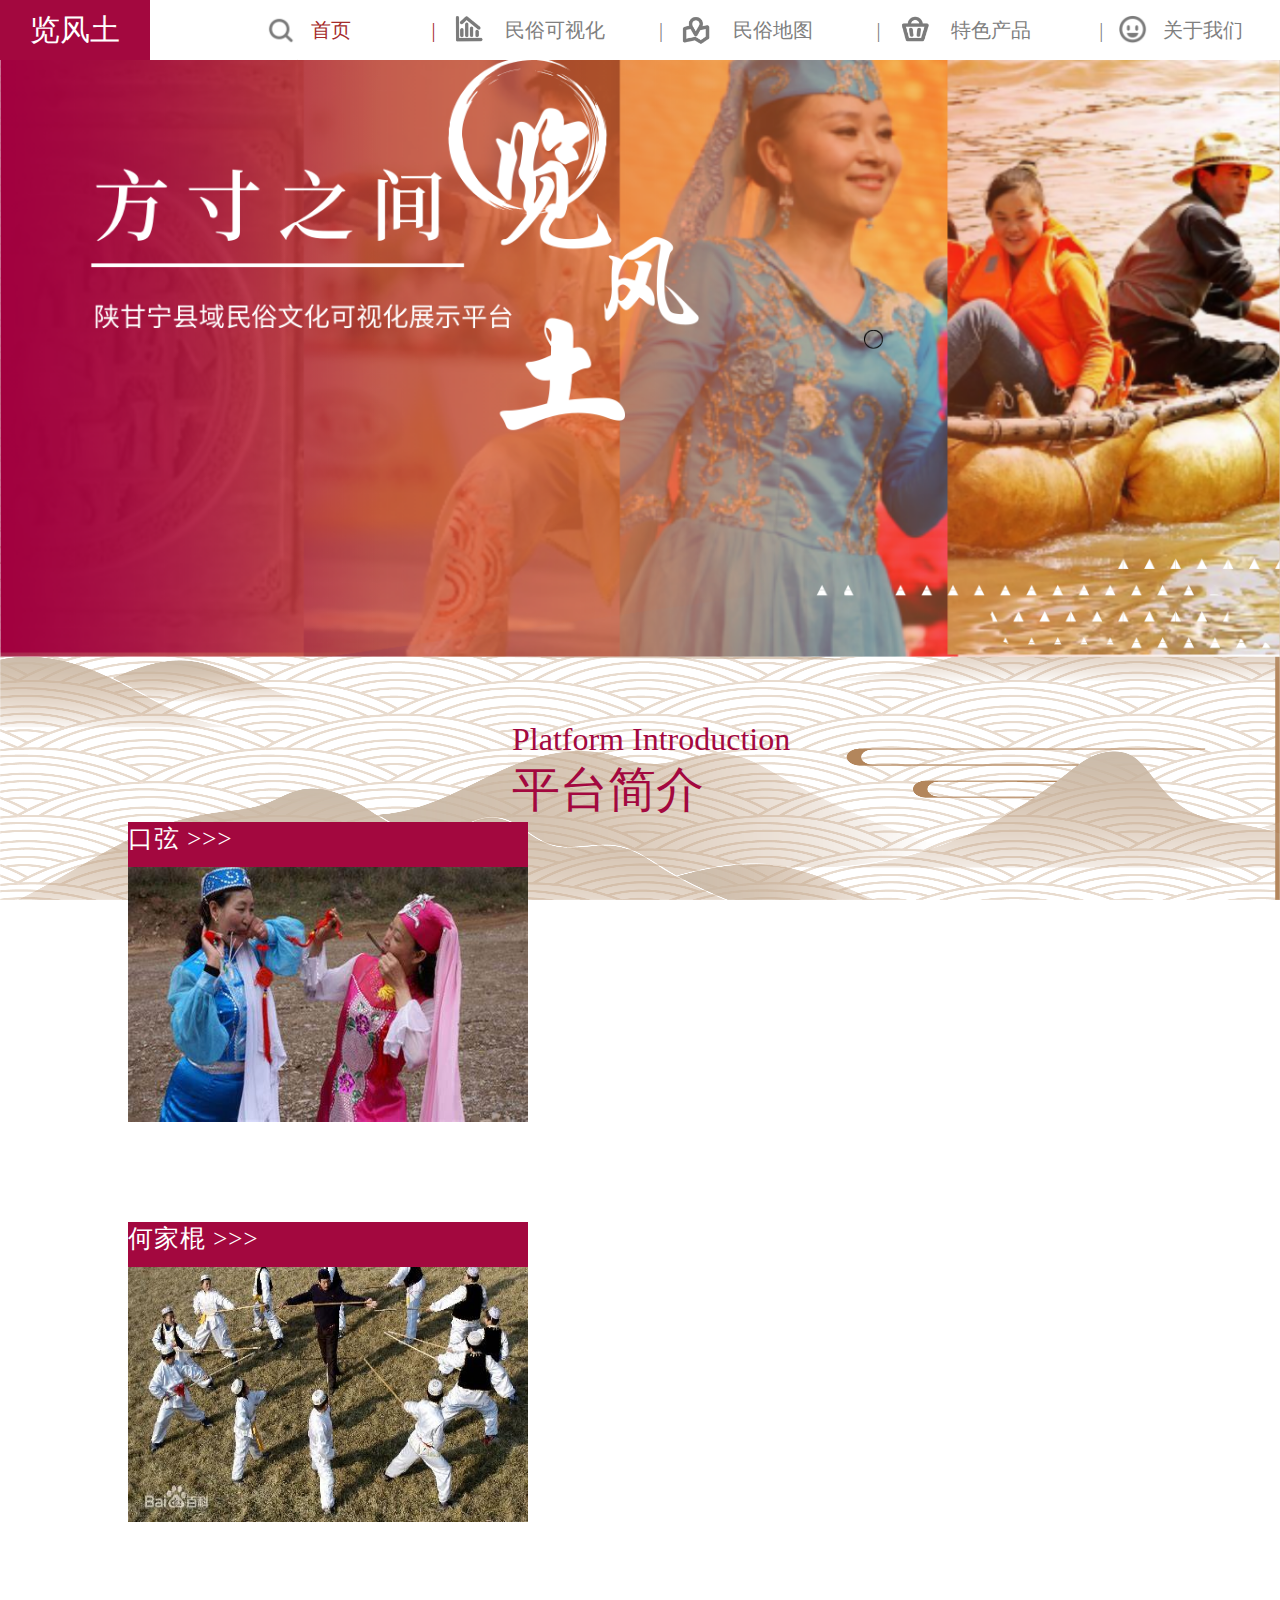
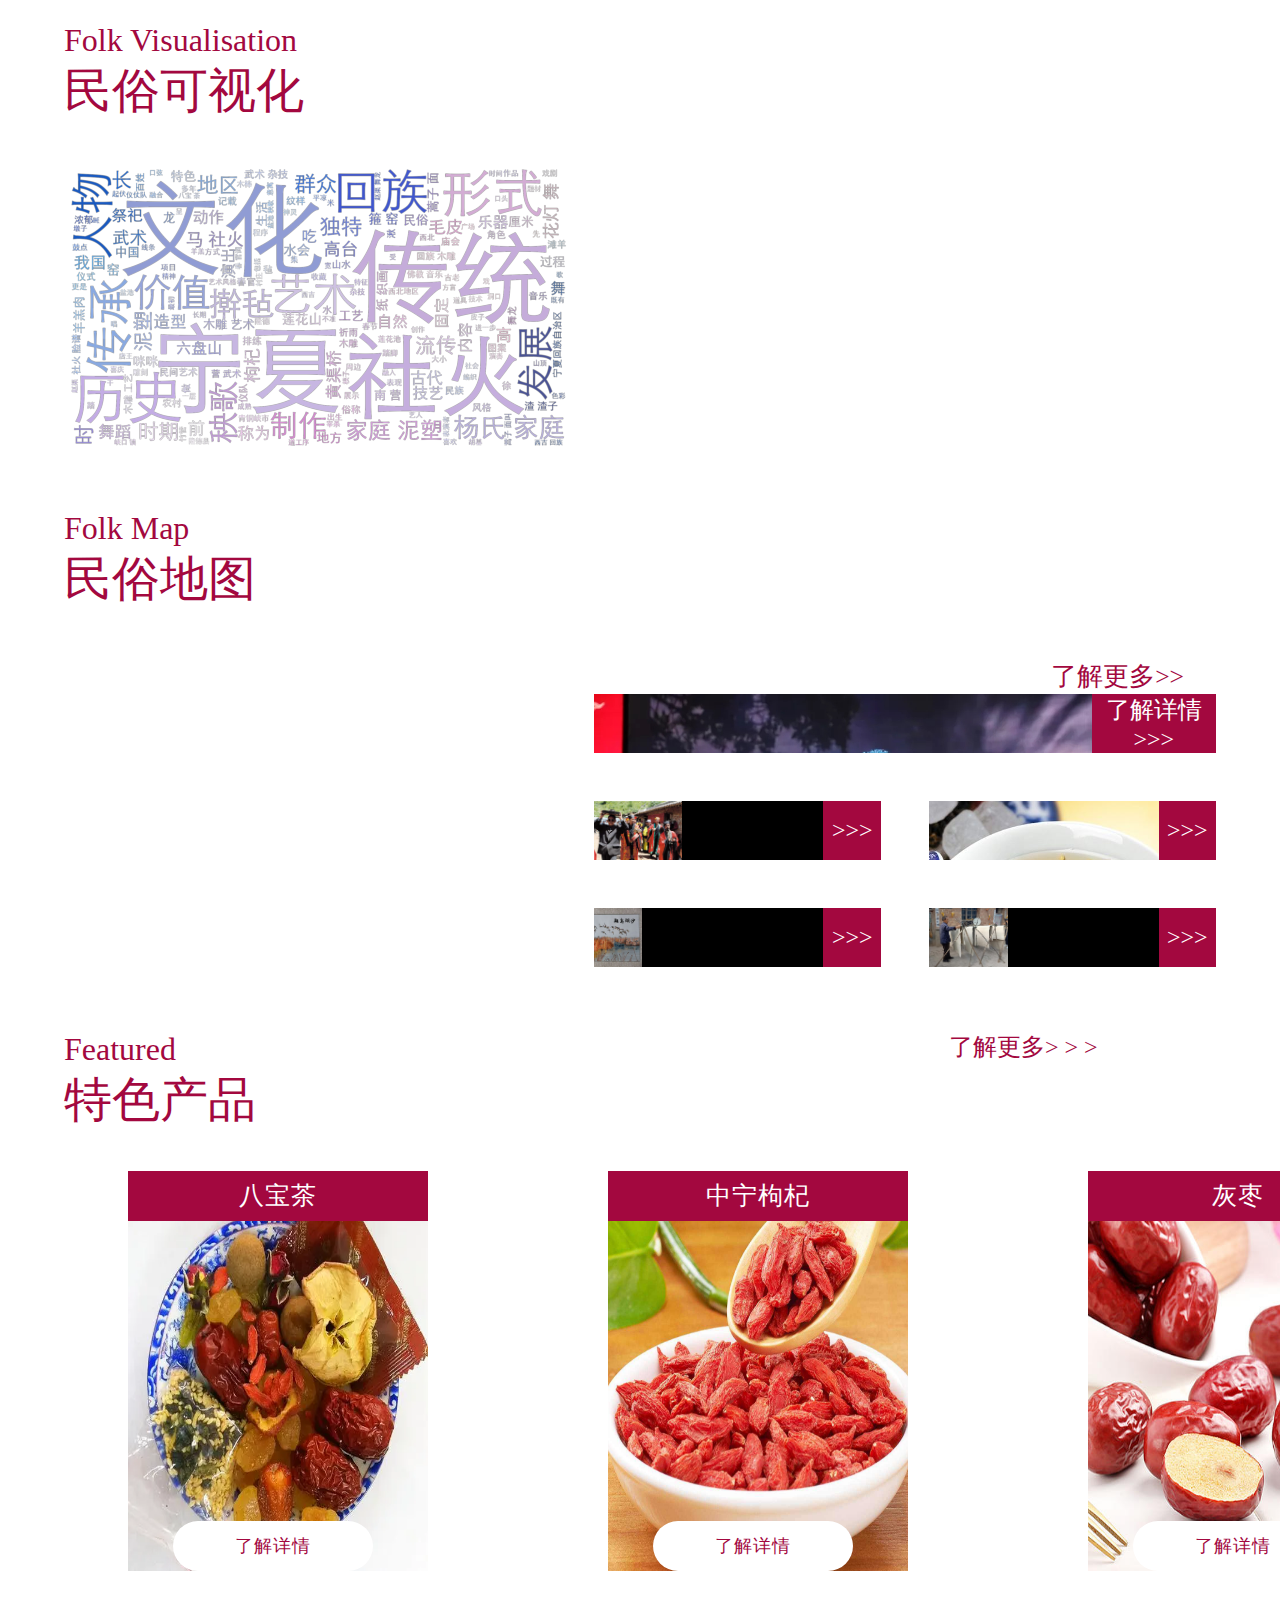
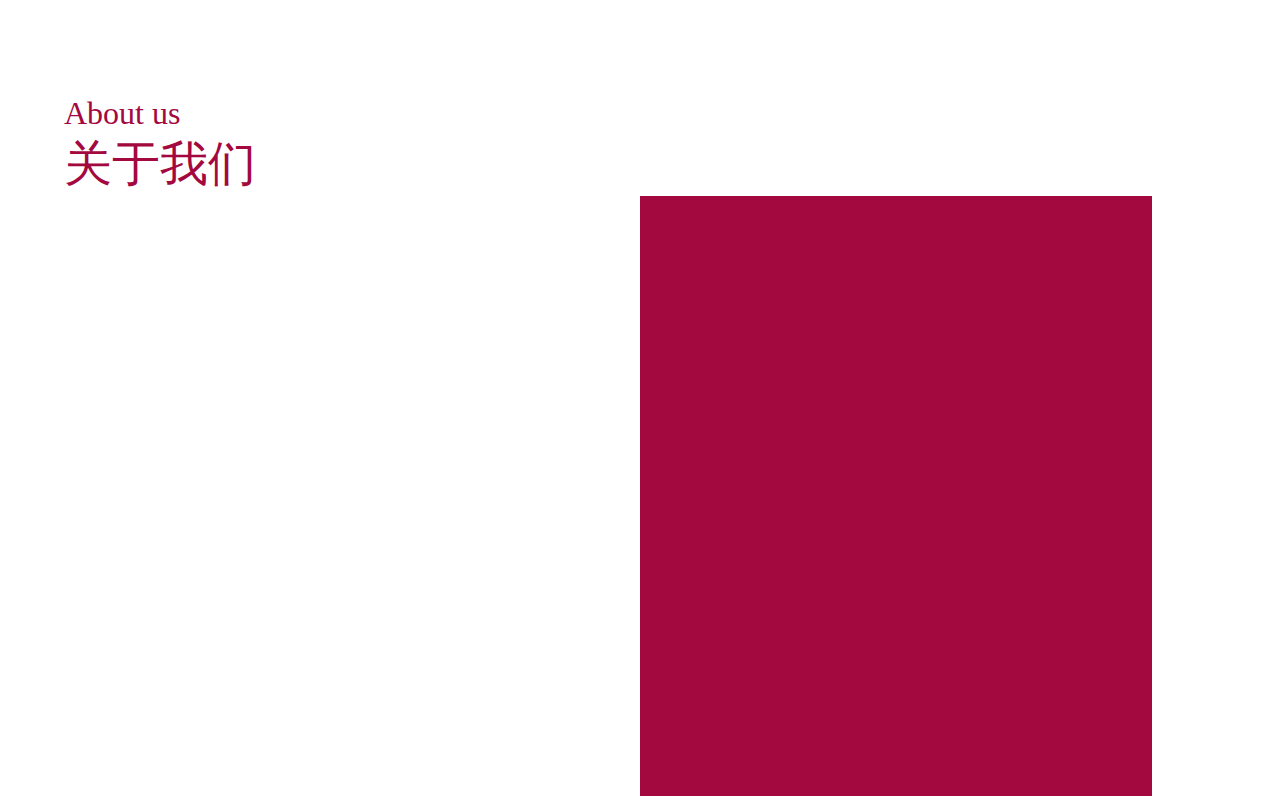
==== index.html @ 9c62f048 "Add files via upload" ====
<!DOCTYPE html>
<html lang="en">
<head>
    <meta charset="UTF-8">
    <meta name="viewport" content="width=device-width, initial-scale=1.0">
    <title>方寸之间览风土</title>
    <link rel="stylesheet" href="./map.css">
    <style type="text/css">
        *{
            margin:0;
            padding: 0;
        }
        .header{
            z-index: 9999;
            height: 60px;
            width: 100vw;
            position: fixed;
            align-items: center;
            display: flex;
            flex-direction: row;
            background-color: white;
            justify-content: center;
        }
        .menu{
            display: flex;
            width: 17%;
            justify-content: center;
            height: 60px;
            margin: 0;
            text-align: center;
            align-items: center;
        }

        .headtext{
            font-size: 20px;
            color: grey;
        }
        .headtext:hover{
            cursor: pointer;
            font-size: 22px;
        }
        .name{
            height: 60px;
            width: 150px;
            display: flex;
            margin-left: 0;
            justify-content: center;
            text-align:center;
            align-items: center;
            color: white;
            background-color:#a3083f
        }
        .text1{
            width: 25%;
            font-size: 2rem;
            color: #a3083f;
            margin-left: 40%;
            margin-top: 60px;
        }
        .text2{
            font-size: 2rem;
            color: #a3083f;
            margin-top: 5%;
            margin-left: 4rem;
            display: flex;
        }
        .pictures{
            width: 400px;
            height: 300px;
            margin-left: 10%;
            margin-bottom: 100px;
            position: relative;
            overflow: hidden;
        }
        .pictures_img{
            width: 400px;
            height: 300px;
            position: absolute;
            transition: all .5s;
        }
        .pictures:hover .pictures_img{
            transform: scale(1.05);
            transition: all .5s;
        }
        .inside{
            width: 400px;
            height: 300px;
            overflow: hidden;
            position: absolute;
            background-color: rgb(85,85,85,0);
            transition: all 0.5s;
            letter-spacing: 1px;
        }
        .inside:hover{
            transition: all 0.5s;   
        }
        .inside span{
            color: white;
            font-size: 25px;
            height: 45px;
            display: block;
        }
        .word{
            background-color: #a3083f;
            position: relative;
            margin-bottom: 300px;
            overflow: hidden;
            transition: all 0.5s;
        }
        .pictures:hover .word{
            margin-bottom: 200px;
            transition: all 0.5s;
        }
        .visualisation{
            display: flex;
        }
        .productioncard{
            margin-left: 10%;
            margin-top: 3%;
            display: flex;
            gap:30rem
        }
        .inside2{
            width: 300px;
            height: 400px;
            align-items: center;
            text-align: center;
            overflow: hidden;
            position: absolute;
            background-color: rgb(85,85,85,0);
            transition: all 0.5s;
            letter-spacing: 1px;
        }
        .inside2 span{
            display: flex;
            color: white;
            justify-content: center;
            text-align: center;
            align-items: center;
            font-size: 25px;

            background-color: #a3083f;
            width: 300px;
            height: 50px;
        }
        .word{
            background-color: #a3083f;
            position: relative;
            margin-bottom: 300px;
            overflow: hidden;
            transition: all 0.5s;
        }
        .production{
            height: 600px;
        }
        .production_img{
            width: 300px;
            height: 400px;
            position: absolute;
            transition: all .5s;
        }
        .word2{
            display: flex;
            font-size: 1.1rem;
            margin-left: 45px;
            width: 200px;
            height: 50px;
            text-align: center;
            align-items: center;
            justify-content: center;
            background-color: white;
            color: #a3083f;
            border-radius: 50px;
            transition: all.3s;
        }
        .word2:hover{
            font-size: 1.3rem;
        }
        .abouttext{
            width: 40%;
            height:600px;
            margin-right: 10%;
            margin-left: auto;
            background-color: #a3083f;
        }
    </style>
</head>
<body background="./图片/背景图.png"
    style="background-repeat: no-repeat;
    background-attachment: fixed;
    background-size: 100% 100%;">
    <div class="header">
        <div style="width: 15%;text-align: start;">
            <div class="name" style="font-family: '华文行楷';font-size: 30px;">览风土</div>
        </div>
        
        <div class="menu">
            <img src="./导航栏icon图标/主页.ico" style="height: 60px; width: auto;">
            <span class="headtext" style="color: brown;">首页</span>
        </div>
        <div class="menu">
            <span style="font-size: 20px;color: brown;">|</span>
            <img src="./导航栏icon图标/可视化.ico" style="height: 70px; width: auto;">
            <span class="headtext">民俗可视化</span>
        </div>
        <div class="menu">
            <span style="font-size: 20px;color: grey;">|</span>
            <img src="./导航栏icon图标/地图.ico" style="height: 70px; width: auto;">
            <span class="headtext">民俗地图</span>
        </div>
        <div class="menu">
            <span style="font-size: 20px;color: grey;">|</span>
            <img src="./导航栏icon图标/产品.ico" style="height: 70px; width: auto;">
            <span class="headtext">特色产品</span>
        </div>
        <div class="menu">
            <span style="font-size: 20px;color: grey;">|</span>
            <img src="./导航栏icon图标/关于我们.ico" style="height: 60px; width: auto;">
            <span class="headtext">关于我们</span>
        </div>   
    </div>

    <div class="homepage">
        <img src="./首页.png" style="width: 100%;">
    </div>

    <div class="introduction">
        <div class="text1">
            <p>Platform Introduction</p>
            <p style="font-size: 3rem;">平台简介</p>
        </div>
        <div class="pictures">
            <img src="./图片/口弦.png" alt="" class="pictures_img">
            <div class="inside">
                <span class="word">口弦  >>>  </span>
            </div>
        </div>
        <div class="pictures">
            <img src="./图片/何家棍.png" alt="" class="pictures_img">
            <div class="inside">
                <span class="word">何家棍  >>>  </span>
            </div>
        </div>
    </div>
    <div class="visible">
        <div class="text2">
            <p>Folk Visualisation</p>
            
        </div>
        <p style="font-size: 3rem;color: #a3083f;margin-left: 4rem;">民俗可视化</p>
        <div class="visualisation">
            <div style="width: 40%;margin-left: 5%;margin-top: 3%;">
                <img src="./图片/可视化1.png">
            </div>
            <div style="width: 40%;margin-left: 5%;">
                <div class="flourish-embed flourish-parliament" data-src="visualisation/15847857"><script src="https://public.flourish.studio/resources/embed.js"></script></div>
            </div>
        </div>
        <div style="width: 100%;">
            <div class="flourish-embed flourish-hierarchy" data-src="visualisation/15847975"><script src="https://public.flourish.studio/resources/embed.js"></script></div>
        </div>
    </div>

    <section id="map-section">
        <header>
            <div>Folk Map</div>
            <div>民俗地图</div>
        </header>
        <main>
            <!-- <img src="./assets/1.png" alt=""> -->
            <div class="flourish-embed flourish-map" data-src="visualisation/15828089">
                <script src="https://public.flourish.studio/resources/embed.js"></script>
            </div>
            <div>
                <div>
                    <span>了解更多>></span>
                </div>
                <div>
                    <div class="card">
                        <div class="side">
                            <span>了解详情</span>
                            <span>>>><span>
                        </div>
                        <img src="./图片/宁夏小曲.jpg" style="position: absolute;top: -20%;left: 0;width: 100%;">
                    </div>
                    <div class="card">
                        <div class="side">
                            <span>>>><span>
                        </div>
                        <img src="./图片/莲花池祭祀.jpeg" style="position: absolute;top: 0;left: 0;height: 100%;">
                    </div>
                    <div class="card">
                        <div class="side">
                            <span>>>><span>
                        </div>
                        <img src="./图片/八宝茶.jpeg" style="position: absolute;top: -5%;left: -10%;width: 100%;">
                    </div>
                    <div class="card">
                        <div class="side">
                            <span>>>><span>
                        </div>
                        <img src="./图片/石嘴山刺绣.png" style="position: absolute;top: 0;left: -20%;height: 100%;">
                    </div>
                    <div class="card">
                        <div class="side">
                            <span>>>><span>
                        </div>
                        <img src="./图片/擀毡.png" style="position: absolute;top: 0;left: 0;height: 100%;">
                    </div>
                </div>
            </div>
        </main>
    </section>

    <style>
        * {
            margin: 0;
            padding: 0;
        }
    </style>
    <div class="production">
        <div class="text2">
            <p>Featured</p>
            
            <span style="color: #a3083f;font-size: 1.5rem;margin-left: auto;margin-right: 15%;">了解更多> > ></span>
        </div>
        <p style="font-size: 3rem;color: #a3083f;margin-left: 4rem;">特色产品</p>    
        <div class="productioncard">
            <div>
                <img src="./图片/八宝茶.webp" alt="" class="production_img">
                <div class="inside2">
                    <span class="word">八宝茶</span>
                    <div class="word2">了解详情</div>
                </div>
            </div>
            <div>
                <img src="./图片/枸杞.jpeg" alt="" class="production_img">
                <div class="inside2">
                    <span class="word">中宁枸杞</span>
                    <div class="word2">了解详情</div>
                </div>
            </div>
            <div>
                <img src="./图片/灰枣.jpg" alt="" class="production_img">
                <div class="inside2">
                    <span class="word">灰枣</span>
                    <div class="word2">了解详情</div>
                </div>
            </div>
        </div>
    </div>
    <div class="about">
        <div class="text2">
            <p>About us</p>
        </div>
        <p style="font-size: 3rem;color: #a3083f;margin-left: 4rem;">关于我们</p>
        <div class="abouttext">

        </div>
    </div>  
</body>
</html>
---- map.css ----
#map-section {
    width: 100%;
    margin-top: 3rem;
}

#map-section>header {
    margin-left: 4rem;
}

#map-section>header>:nth-child(1) {
    color: #a3083f;
    font-size: 2rem;
}

#map-section>header>:nth-child(2) {
    color: #a3083f;
    font-size: 3rem;
}



#map-section>main {
    margin-top: 3rem;
    /* margin-left: 4rem; */
    display: flex;
    justify-content: space-between;
}

#map-section>main>img {
    margin-left: 4rem;
}

#map-section>main>div {
    width: 50%;
    position: relative;
    display: flex;
    flex-direction: column;
    justify-content: space-between;
    margin-left: 1rem;
    margin-right: 4rem;
}

#map-section>main>div>:nth-child(1) {
    color: #a3083f;
    font-size: 1.6rem;
    width: 100%;
    display: flex;
    justify-content: end;
}

#map-section>main>div>:nth-child(1)>span {
    margin-right: 2rem;
}

#map-section>main>div>:nth-child(2) {
    display: grid;
    grid-template-columns: 1fr 1fr;
    grid-template-rows: 1fr 1fr 1fr;
    gap: 3rem;
    width: 100%;
    height: 90%;
}

#map-section .card:first-child {
    grid-column-start: 1;
    grid-column-end: 3;
}

#map-section .card {
    background-color: black;
    overflow: hidden;
    position: relative;
}


#map-section>main>:nth-child(1) {
    width: 40%;

}

#map-section .side {
    position: relative;
    width: 20%;
    height: 100%;
    float: right;
    background-color: #a3083f;
    display: flex;
    flex-direction: column;
    align-items: center;
    justify-content: center;
    color: white;
    font-size: 1.5rem;
    z-index: 999 !important;
}
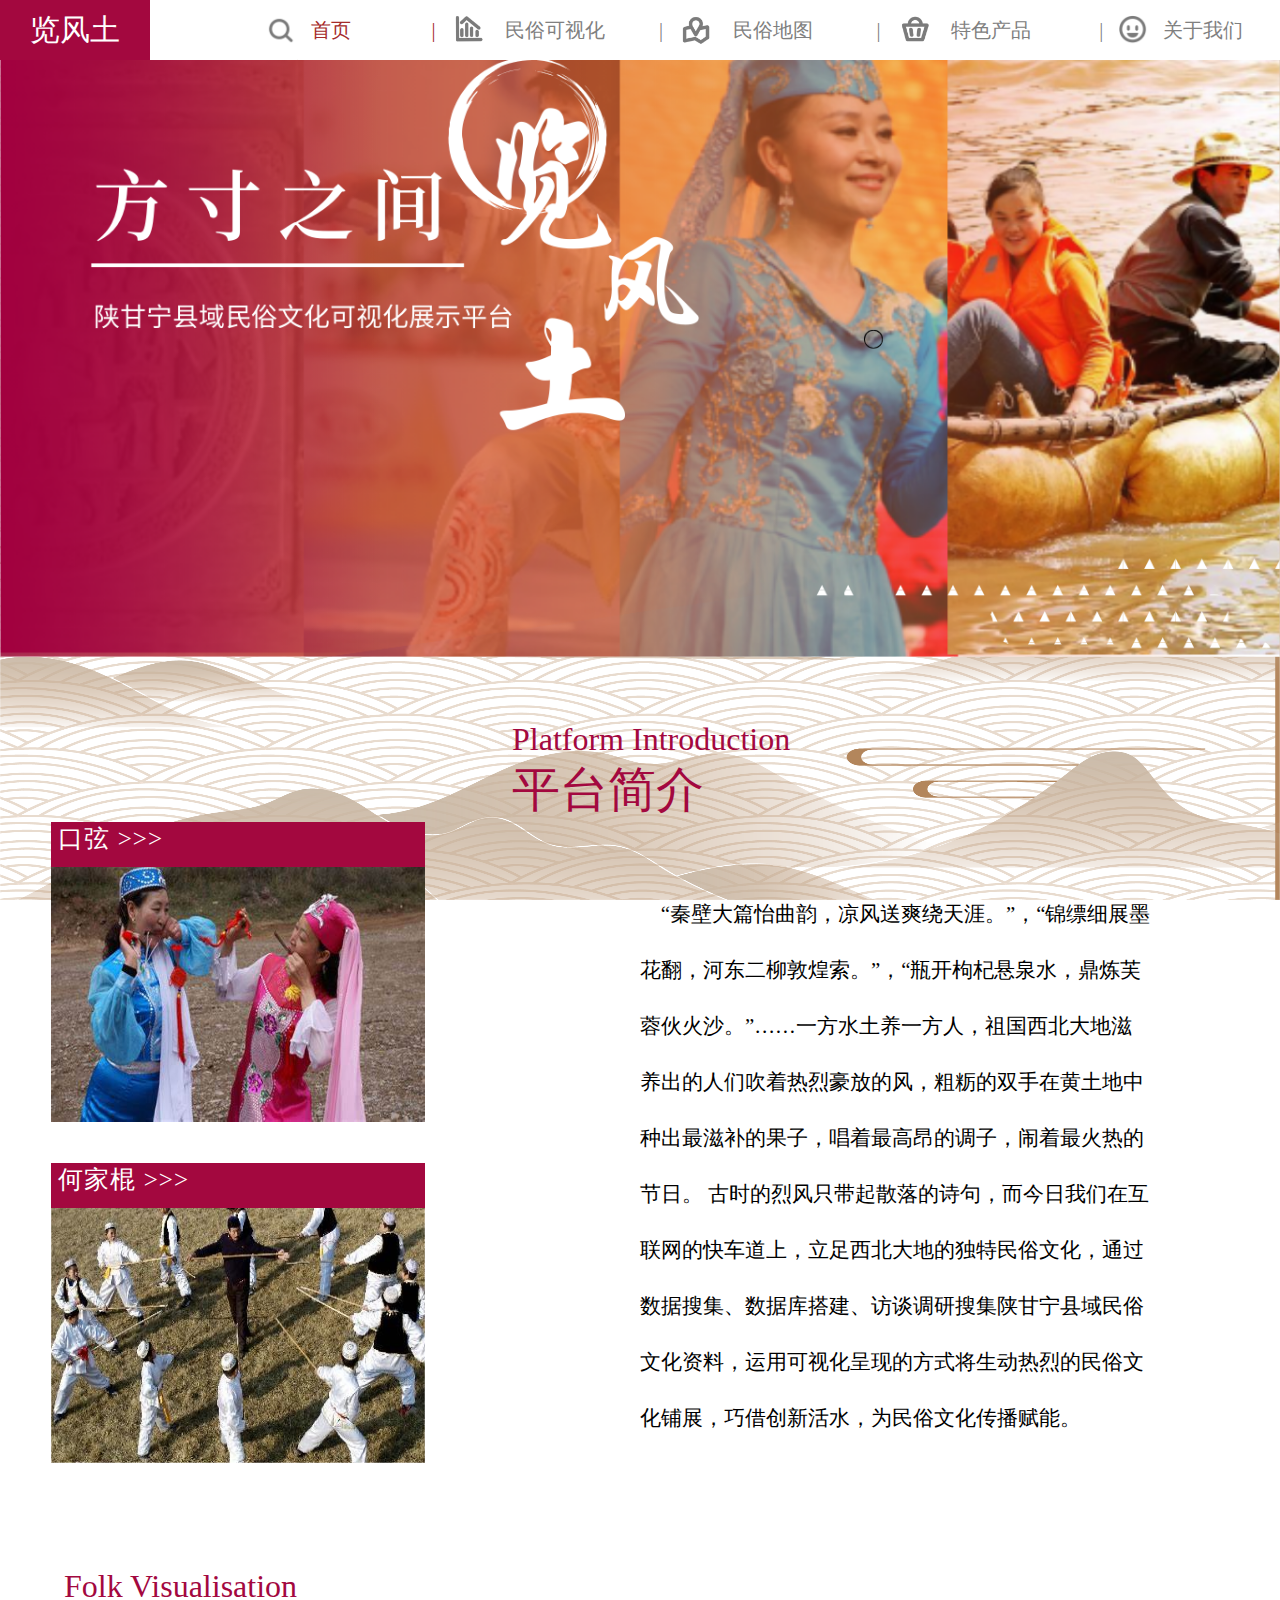
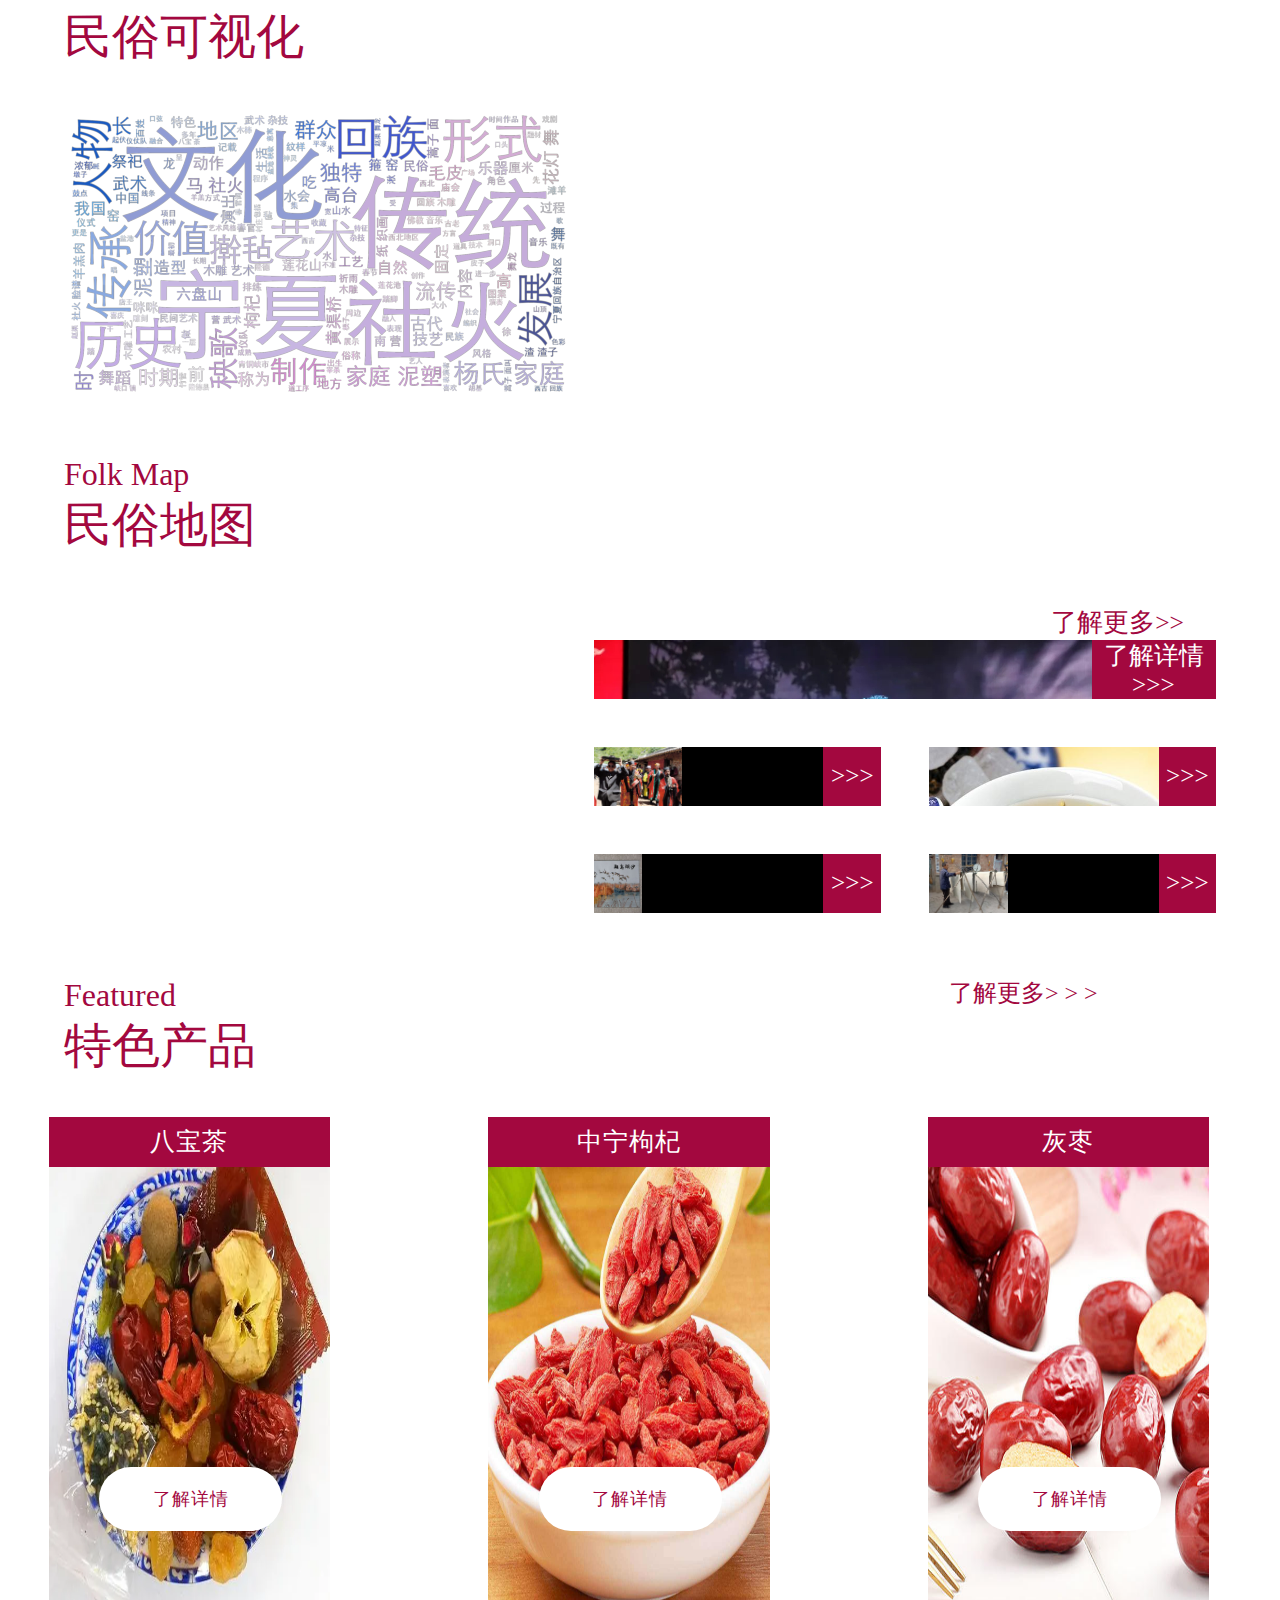
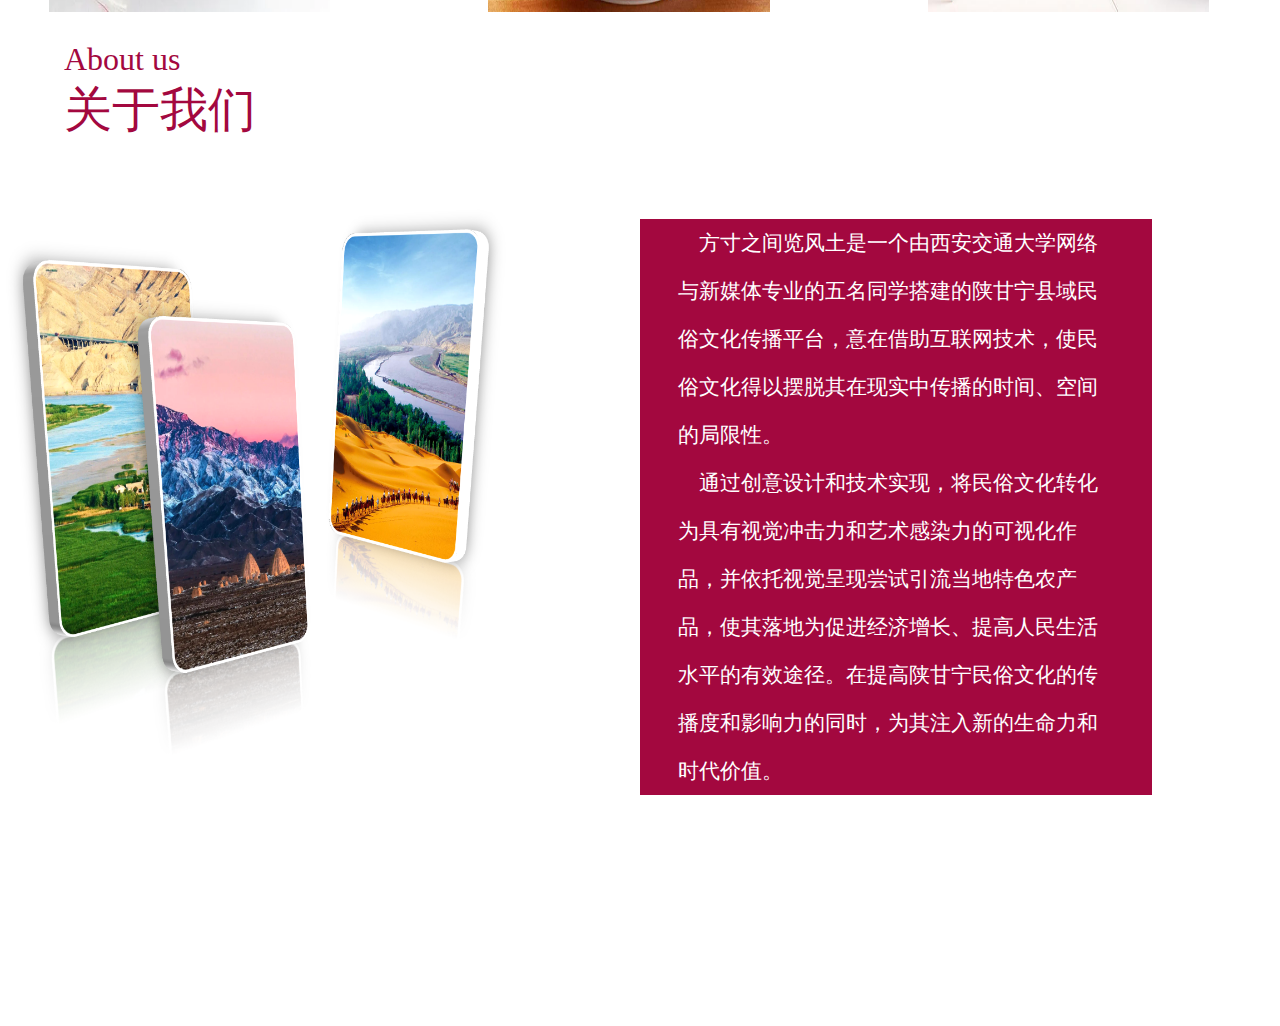
==== commit fcb55ed0: "Add files via upload" ====
--- a/index.html
+++ b/index.html
@@ -9,6 +9,7 @@
         *{
             margin:0;
             padding: 0;
+            scroll-behavior: smooth;
         }
         .header{
             z-index: 9999;
@@ -34,10 +35,12 @@
         .headtext{
             font-size: 20px;
             color: grey;
+            transition: all.3s;
         }
         .headtext:hover{
             cursor: pointer;
             font-size: 22px;
+            transition: all.3s;
         }
         .name{
             height: 60px;
@@ -49,6 +52,11 @@
             align-items: center;
             color: white;
             background-color:#a3083f
+        }
+        .introduction{
+            display: flex;
+            flex-wrap: wrap;
+            height: auto;
         }
         .text1{
             width: 25%;
@@ -57,6 +65,15 @@
             margin-left: 40%;
             margin-top: 60px;
         }
+        .text1-1{
+            width:40%;
+            font-size: 1.3rem;
+            line-height: 3.5rem;
+            height: fit-content;
+            margin-top: 5%;
+            margin-left: auto;
+            margin-right: 10%;
+        }
         .text2{
             font-size: 2rem;
             color: #a3083f;
@@ -65,15 +82,15 @@
             display: flex;
         }
         .pictures{
-            width: 400px;
+            width: 73%;
             height: 300px;
             margin-left: 10%;
-            margin-bottom: 100px;
+            margin-bottom: 8%;
             position: relative;
             overflow: hidden;
         }
         .pictures_img{
-            width: 400px;
+            width: 100%;
             height: 300px;
             position: absolute;
             transition: all .5s;
@@ -83,7 +100,7 @@
             transition: all .5s;
         }
         .inside{
-            width: 400px;
+            width: 100%;
             height: 300px;
             overflow: hidden;
             position: absolute;
@@ -107,22 +124,23 @@
             overflow: hidden;
             transition: all 0.5s;
         }
-        .pictures:hover .word{
-            margin-bottom: 200px;
-            transition: all 0.5s;
-        }
+
         .visualisation{
             display: flex;
         }
         .productioncard{
-            margin-left: 10%;
+            margin-left: 3.8%; 
+            width: 100%;
             margin-top: 3%;
             display: flex;
-            gap:30rem
+            gap:3%
+        }
+        .productcard{
+            width: 100%;
         }
         .inside2{
-            width: 300px;
-            height: 400px;
+            width: 22%;
+            height: 55%;
             align-items: center;
             text-align: center;
             overflow: hidden;
@@ -140,7 +158,7 @@
             font-size: 25px;
 
             background-color: #a3083f;
-            width: 300px;
+            width: 100%;
             height: 50px;
         }
         .word{
@@ -154,17 +172,17 @@
             height: 600px;
         }
         .production_img{
-            width: 300px;
-            height: 400px;
+            width: 22%;
+            height: 55%;
             position: absolute;
             transition: all .5s;
         }
         .word2{
             display: flex;
             font-size: 1.1rem;
-            margin-left: 45px;
-            width: 200px;
-            height: 50px;
+            margin-left: 18%;
+            width: 65%;
+            height: 13%;
             text-align: center;
             align-items: center;
             justify-content: center;
@@ -177,12 +195,20 @@
             font-size: 1.3rem;
         }
         .abouttext{
+            margin-top: 6%;
             width: 40%;
-            height:600px;
+            height:fit-content;
             margin-right: 10%;
             margin-left: auto;
             background-color: #a3083f;
-        }
+            color: white;
+            font-size: 1.3rem;
+            line-height: 3rem;
+        }
+        .aboutimg{
+            display: flex;
+        }
+
     </style>
 </head>
 <body background="./图片/背景图.png"
@@ -195,7 +221,7 @@
         </div>
         
         <div class="menu">
-            <img src="./导航栏icon图标/主页.ico" style="height: 60px; width: auto;">
+            <img src="./导航栏icon图标/主页.ico" style="height: 60px; width: auto;" class="top1">
             <span class="headtext" style="color: brown;">首页</span>
         </div>
         <div class="menu">
@@ -219,7 +245,12 @@
             <span class="headtext">关于我们</span>
         </div>   
     </div>
-
+    <script>
+        var long=innerHeight
+        top1.onclick=function(){
+            window.scrollTo(0,0)
+        }
+    </script>
     <div class="homepage">
         <img src="./首页.png" style="width: 100%;">
     </div>
@@ -229,23 +260,29 @@
             <p>Platform Introduction</p>
             <p style="font-size: 3rem;">平台简介</p>
         </div>
-        <div class="pictures">
-            <img src="./图片/口弦.png" alt="" class="pictures_img">
-            <div class="inside">
-                <span class="word">口弦  >>>  </span>
-            </div>
-        </div>
-        <div class="pictures">
-            <img src="./图片/何家棍.png" alt="" class="pictures_img">
-            <div class="inside">
-                <span class="word">何家棍  >>>  </span>
-            </div>
+        
+        <div style="width: 40%;display: flex;flex-direction: column;">
+            <div class="pictures">
+                <img src="./图片/口弦.png" alt="" class="pictures_img">
+                <div class="inside">
+                    <span class="word">&nbsp;口弦  >>>  </span>
+                </div>
+            </div>
+            <div class="pictures">
+                <img src="./图片/何家棍.png" alt="" class="pictures_img">
+                <div class="inside">
+                    <span class="word">&nbsp;何家棍  >>>  </span>
+                </div>
+            </div>
+        </div>
+        
+        <div class="text1-1">&nbsp;&nbsp;&nbsp;&nbsp;“秦壁大篇怡曲韵，凉风送爽绕天涯。”，“锦缥细展墨花翻，河东二柳敦煌索。”，“瓶开枸杞悬泉水，鼎炼芙蓉伙火沙。”……一方水土养一方人，祖国西北大地滋养出的人们吹着热烈豪放的风，粗粝的双手在黄土地中种出最滋补的果子，唱着最高昂的调子，闹着最火热的节日。
+            古时的烈风只带起散落的诗句，而今日我们在互联网的快车道上，立足西北大地的独特民俗文化，通过数据搜集、数据库搭建、访谈调研搜集陕甘宁县域民俗文化资料，运用可视化呈现的方式将生动热烈的民俗文化铺展，巧借创新活水，为民俗文化传播赋能。
         </div>
     </div>
     <div class="visible">
         <div class="text2">
             <p>Folk Visualisation</p>
-            
         </div>
         <p style="font-size: 3rem;color: #a3083f;margin-left: 4rem;">民俗可视化</p>
         <div class="visualisation">
@@ -281,31 +318,31 @@
                             <span>了解详情</span>
                             <span>>>><span>
                         </div>
-                        <img src="./图片/宁夏小曲.jpg" style="position: absolute;top: -20%;left: 0;width: 100%;">
+                        <img src="./图片/宁夏小曲.jpg" style="position: absolute;top: -20%;left: 0;width: 100%;transition: all .5s;" class="cardimg">
                     </div>
                     <div class="card">
                         <div class="side">
                             <span>>>><span>
                         </div>
-                        <img src="./图片/莲花池祭祀.jpeg" style="position: absolute;top: 0;left: 0;height: 100%;">
+                        <img src="./图片/莲花池祭祀.jpeg" style="position: absolute;top: 0;left: 0;height: 100%;transition: all .5s;" class="cardimg">
                     </div>
                     <div class="card">
                         <div class="side">
                             <span>>>><span>
                         </div>
-                        <img src="./图片/八宝茶.jpeg" style="position: absolute;top: -5%;left: -10%;width: 100%;">
+                        <img src="./图片/八宝茶.jpeg" style="position: absolute;top: -5%;left: -10%;width: 100%;transition: all .5s;" class="cardimg">
                     </div>
                     <div class="card">
                         <div class="side">
                             <span>>>><span>
                         </div>
-                        <img src="./图片/石嘴山刺绣.png" style="position: absolute;top: 0;left: -20%;height: 100%;">
+                        <img src="./图片/石嘴山刺绣.png" style="position: absolute;top: 0;left: -20%;height: 100%;transition: all .5s;" class="cardimg">
                     </div>
                     <div class="card">
                         <div class="side">
                             <span>>>><span>
                         </div>
-                        <img src="./图片/擀毡.png" style="position: absolute;top: 0;left: 0;height: 100%;">
+                        <img src="./图片/擀毡.png" style="position: absolute;top: 0;left: 0;height: 100%;transition: all .5s;" class="cardimg">
                     </div>
                 </div>
             </div>
@@ -326,21 +363,21 @@
         </div>
         <p style="font-size: 3rem;color: #a3083f;margin-left: 4rem;">特色产品</p>    
         <div class="productioncard">
-            <div>
+            <div class="productcard">
                 <img src="./图片/八宝茶.webp" alt="" class="production_img">
                 <div class="inside2">
                     <span class="word">八宝茶</span>
                     <div class="word2">了解详情</div>
                 </div>
             </div>
-            <div>
+            <div class="productcard">
                 <img src="./图片/枸杞.jpeg" alt="" class="production_img">
                 <div class="inside2">
                     <span class="word">中宁枸杞</span>
                     <div class="word2">了解详情</div>
                 </div>
             </div>
-            <div>
+            <div class="productcard">
                 <img src="./图片/灰枣.jpg" alt="" class="production_img">
                 <div class="inside2">
                     <span class="word">灰枣</span>
@@ -354,9 +391,16 @@
             <p>About us</p>
         </div>
         <p style="font-size: 3rem;color: #a3083f;margin-left: 4rem;">关于我们</p>
-        <div class="abouttext">
-
-        </div>
+        <div class="aboutimg">
+            <img src="./图片/关于我们.png" style="width: 40%;margin-top: 5%;">
+            <div class="abouttext">
+                <div style="color: white;width: 85%;margin-left: 7.5%;">
+                    &nbsp;&nbsp;&nbsp;&nbsp;方寸之间览风土是一个由西安交通大学网络与新媒体专业的五名同学搭建的陕甘宁县域民俗文化传播平台，意在借助互联网技术，使民俗文化得以摆脱其在现实中传播的时间、空间的局限性。<br>
+                    &nbsp;&nbsp;&nbsp;&nbsp;通过创意设计和技术实现，将民俗文化转化为具有视觉冲击力和艺术感染力的可视化作品，并依托视觉呈现尝试引流当地特色农产品，使其落地为促进经济增长、提高人民生活水平的有效途径。在提高陕甘宁民俗文化的传播度和影响力的同时，为其注入新的生命力和时代价值。
+                </div>
+            </div>
+        </div>
+        
     </div>  
 </body>
 </html>--- a/map.css
+++ b/map.css
@@ -48,6 +48,10 @@
     justify-content: end;
 }
 
+#map-section>main>div>:nth-child(1):hover{
+    cursor: pointer;
+}
+
 #map-section>main>div>:nth-child(1)>span {
     margin-right: 2rem;
 }
@@ -91,4 +95,15 @@
     color: white;
     font-size: 1.5rem;
     z-index: 999 !important;
+}
+
+#map-section .card:hover .cardimg{
+    transform: scale(1.05);
+    transition: all .5s;
+}
+
+#map-section .card .side >span{
+    cursor: pointer;
+    transform: scale(1.05);
+    transition: all .5s;
 }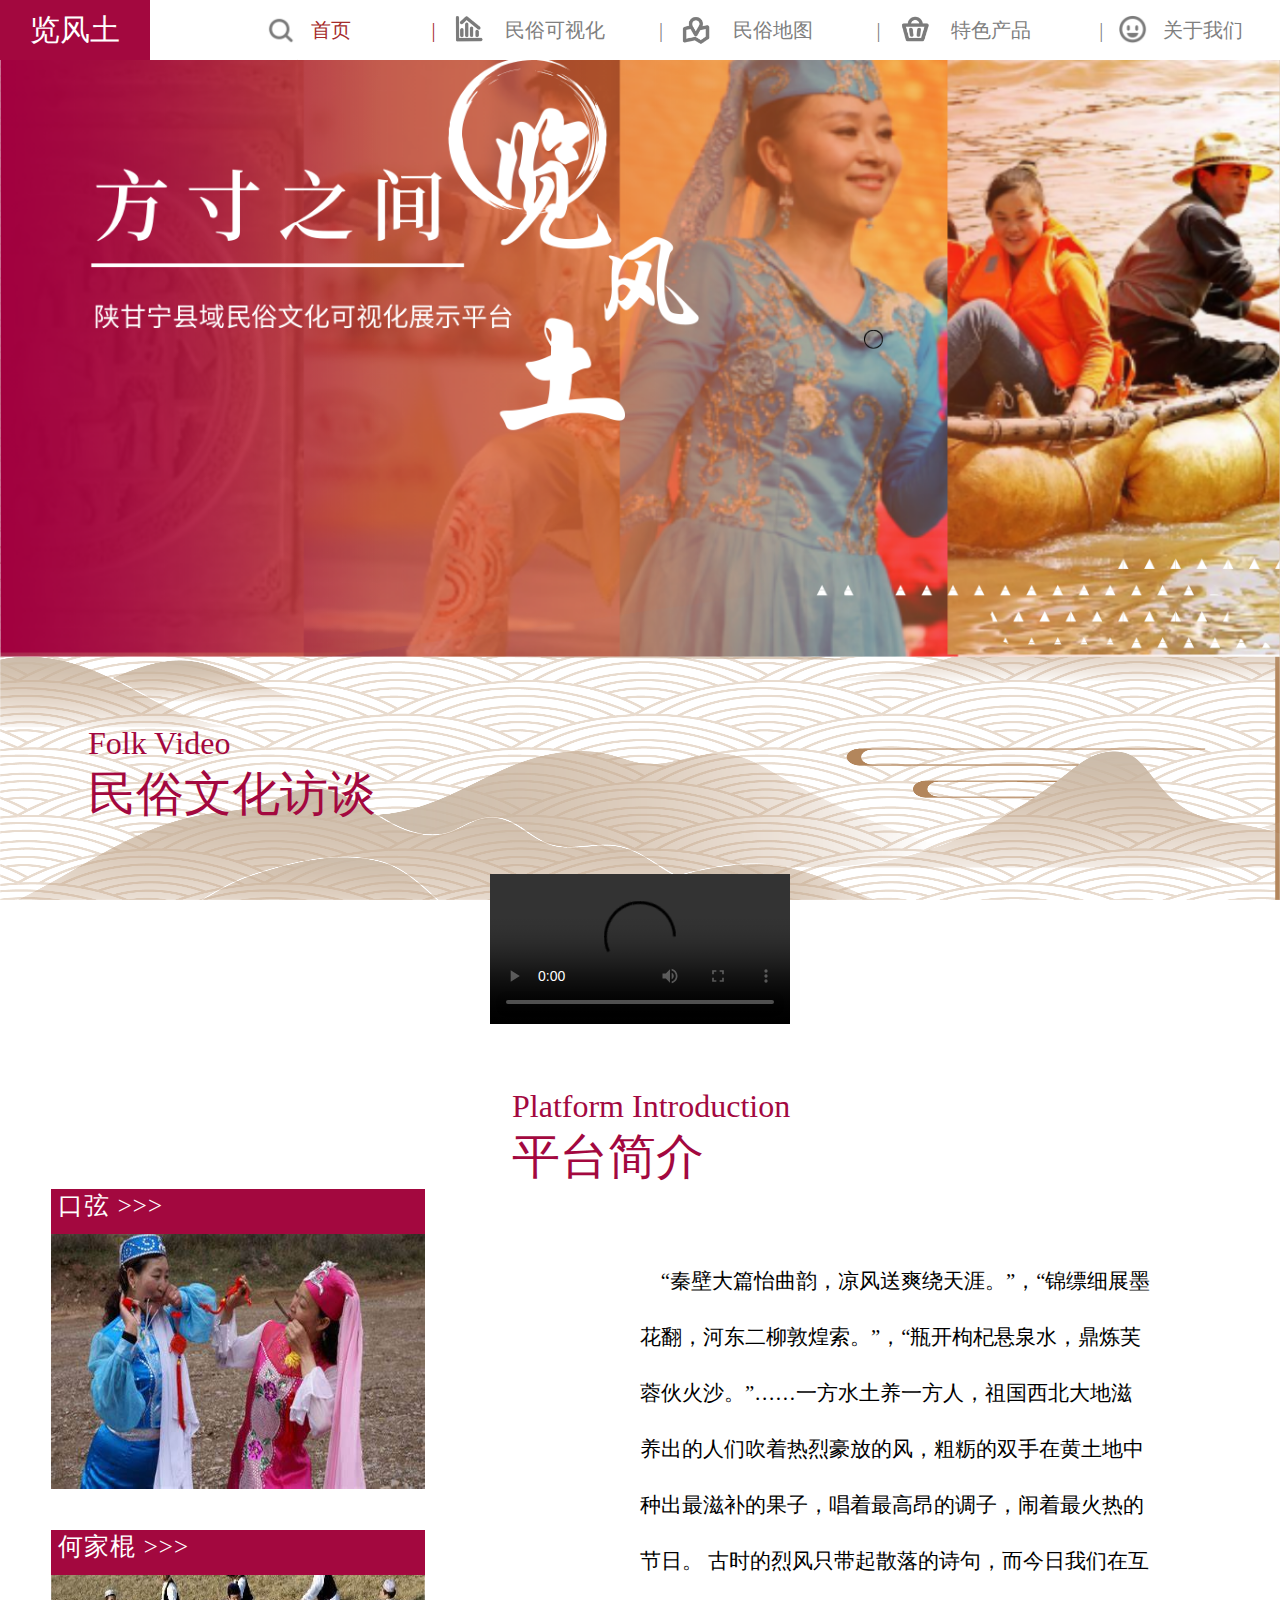
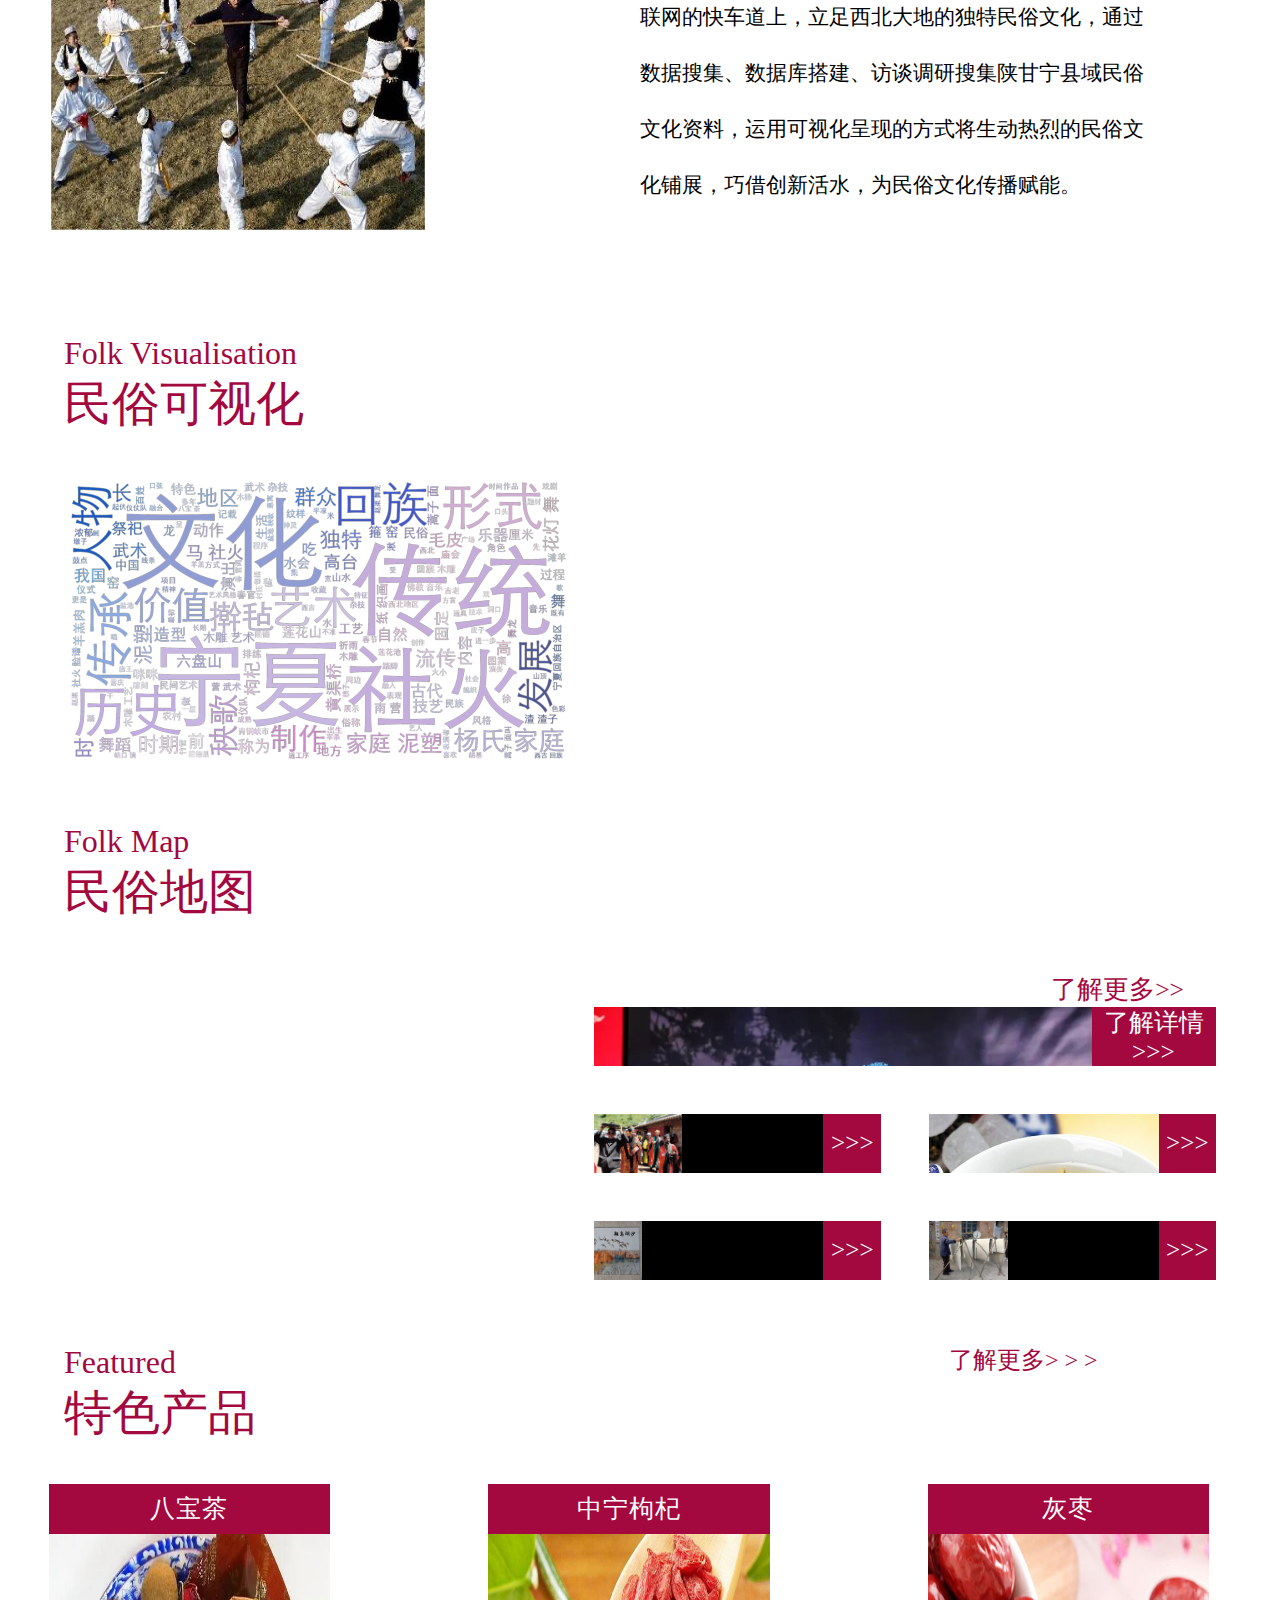
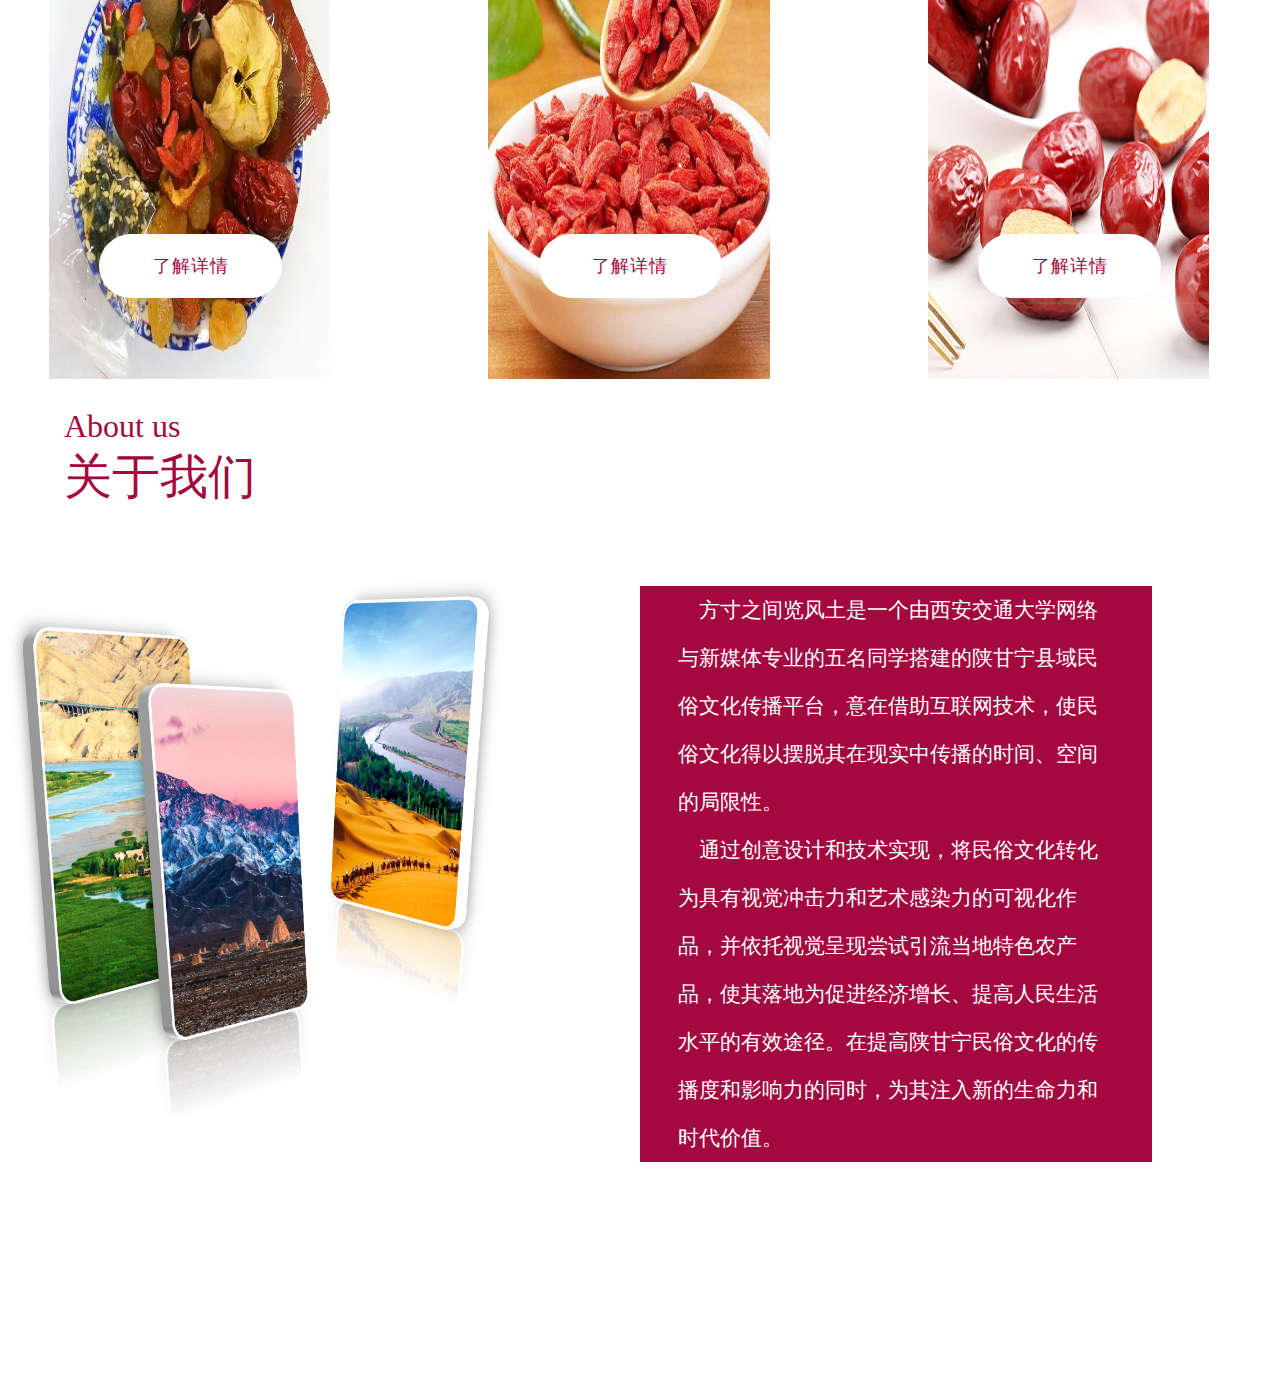
==== commit ddb9b37e: "Add files via upload" ====
--- a/index.html
+++ b/index.html
@@ -5,210 +5,13 @@
     <meta name="viewport" content="width=device-width, initial-scale=1.0">
     <title>方寸之间览风土</title>
     <link rel="stylesheet" href="./map.css">
+    <link rel="stylesheet" type="text/css" href="./style.css">
     <style type="text/css">
         *{
             margin:0;
             padding: 0;
             scroll-behavior: smooth;
         }
-        .header{
-            z-index: 9999;
-            height: 60px;
-            width: 100vw;
-            position: fixed;
-            align-items: center;
-            display: flex;
-            flex-direction: row;
-            background-color: white;
-            justify-content: center;
-        }
-        .menu{
-            display: flex;
-            width: 17%;
-            justify-content: center;
-            height: 60px;
-            margin: 0;
-            text-align: center;
-            align-items: center;
-        }
-
-        .headtext{
-            font-size: 20px;
-            color: grey;
-            transition: all.3s;
-        }
-        .headtext:hover{
-            cursor: pointer;
-            font-size: 22px;
-            transition: all.3s;
-        }
-        .name{
-            height: 60px;
-            width: 150px;
-            display: flex;
-            margin-left: 0;
-            justify-content: center;
-            text-align:center;
-            align-items: center;
-            color: white;
-            background-color:#a3083f
-        }
-        .introduction{
-            display: flex;
-            flex-wrap: wrap;
-            height: auto;
-        }
-        .text1{
-            width: 25%;
-            font-size: 2rem;
-            color: #a3083f;
-            margin-left: 40%;
-            margin-top: 60px;
-        }
-        .text1-1{
-            width:40%;
-            font-size: 1.3rem;
-            line-height: 3.5rem;
-            height: fit-content;
-            margin-top: 5%;
-            margin-left: auto;
-            margin-right: 10%;
-        }
-        .text2{
-            font-size: 2rem;
-            color: #a3083f;
-            margin-top: 5%;
-            margin-left: 4rem;
-            display: flex;
-        }
-        .pictures{
-            width: 73%;
-            height: 300px;
-            margin-left: 10%;
-            margin-bottom: 8%;
-            position: relative;
-            overflow: hidden;
-        }
-        .pictures_img{
-            width: 100%;
-            height: 300px;
-            position: absolute;
-            transition: all .5s;
-        }
-        .pictures:hover .pictures_img{
-            transform: scale(1.05);
-            transition: all .5s;
-        }
-        .inside{
-            width: 100%;
-            height: 300px;
-            overflow: hidden;
-            position: absolute;
-            background-color: rgb(85,85,85,0);
-            transition: all 0.5s;
-            letter-spacing: 1px;
-        }
-        .inside:hover{
-            transition: all 0.5s;   
-        }
-        .inside span{
-            color: white;
-            font-size: 25px;
-            height: 45px;
-            display: block;
-        }
-        .word{
-            background-color: #a3083f;
-            position: relative;
-            margin-bottom: 300px;
-            overflow: hidden;
-            transition: all 0.5s;
-        }
-
-        .visualisation{
-            display: flex;
-        }
-        .productioncard{
-            margin-left: 3.8%; 
-            width: 100%;
-            margin-top: 3%;
-            display: flex;
-            gap:3%
-        }
-        .productcard{
-            width: 100%;
-        }
-        .inside2{
-            width: 22%;
-            height: 55%;
-            align-items: center;
-            text-align: center;
-            overflow: hidden;
-            position: absolute;
-            background-color: rgb(85,85,85,0);
-            transition: all 0.5s;
-            letter-spacing: 1px;
-        }
-        .inside2 span{
-            display: flex;
-            color: white;
-            justify-content: center;
-            text-align: center;
-            align-items: center;
-            font-size: 25px;
-
-            background-color: #a3083f;
-            width: 100%;
-            height: 50px;
-        }
-        .word{
-            background-color: #a3083f;
-            position: relative;
-            margin-bottom: 300px;
-            overflow: hidden;
-            transition: all 0.5s;
-        }
-        .production{
-            height: 600px;
-        }
-        .production_img{
-            width: 22%;
-            height: 55%;
-            position: absolute;
-            transition: all .5s;
-        }
-        .word2{
-            display: flex;
-            font-size: 1.1rem;
-            margin-left: 18%;
-            width: 65%;
-            height: 13%;
-            text-align: center;
-            align-items: center;
-            justify-content: center;
-            background-color: white;
-            color: #a3083f;
-            border-radius: 50px;
-            transition: all.3s;
-        }
-        .word2:hover{
-            font-size: 1.3rem;
-        }
-        .abouttext{
-            margin-top: 6%;
-            width: 40%;
-            height:fit-content;
-            margin-right: 10%;
-            margin-left: auto;
-            background-color: #a3083f;
-            color: white;
-            font-size: 1.3rem;
-            line-height: 3rem;
-        }
-        .aboutimg{
-            display: flex;
-        }
-
     </style>
 </head>
 <body background="./图片/背景图.png"
@@ -255,6 +58,16 @@
         <img src="./首页.png" style="width: 100%;">
     </div>
 
+    <div class="media" >
+        <div class="text2" style="margin-left: 5.5rem;">
+            Folk Video
+        </div>
+        <p style="font-size: 3rem;color: #a3083f;text-align: left;margin-left: 5.5rem;margin-bottom: 3rem;">民俗文化访谈</p>
+        <video  controls>
+            <source src="https://cloud.tiaozhan.com/f/qjhX/4ff3ad810a6b6045106771bce87b238b.mp4" type="video/mp4">
+            Your browser does not support the video tag.
+        </video>
+    </div>
     <div class="introduction">
         <div class="text1">
             <p>Platform Introduction</p>
--- a/style.css
+++ b/style.css
@@ -0,0 +1,207 @@
+.header{
+    z-index: 9999;
+    height: 60px;
+    width: 100vw;
+    position: fixed;
+    align-items: center;
+    display: flex;
+    flex-direction: row;
+    background-color: white;
+    justify-content: center;
+}
+.menu{
+    display: flex;
+    width: 17%;
+    justify-content: center;
+    height: 60px;
+    margin: 0;
+    text-align: center;
+    align-items: center;
+}
+
+.headtext{
+    font-size: 20px;
+    color: grey;
+    transition: all.3s;
+}
+.headtext:hover{
+    cursor: pointer;
+    font-size: 22px;
+    transition: all.3s;
+}
+.name{
+    height: 60px;
+    width: 150px;
+    display: flex;
+    margin-left: 0;
+    justify-content: center;
+    text-align:center;
+    align-items: center;
+    color: white;
+    background-color:#a3083f
+}
+.introduction{
+    display: flex;
+    flex-wrap: wrap;
+    height: auto;
+}
+.text1{
+    width: 25%;
+    font-size: 2rem;
+    color: #a3083f;
+    margin-left: 40%;
+    margin-top: 60px;
+}
+.text1-1{
+    width:40%;
+    font-size: 1.3rem;
+    line-height: 3.5rem;
+    height: fit-content;
+    margin-top: 5%;
+    margin-left: auto;
+    margin-right: 10%;
+}
+.text2{
+    font-size: 2rem;
+    color: #a3083f;
+    margin-top: 5%;
+    margin-left: 4rem;
+    display: flex;
+}
+.pictures{
+    width: 73%;
+    height: 300px;
+    margin-left: 10%;
+    margin-bottom: 8%;
+    position: relative;
+    overflow: hidden;
+}
+.pictures_img{
+    width: 100%;
+    height: 300px;
+    position: absolute;
+    transition: all .5s;
+}
+.pictures:hover .pictures_img{
+    transform: scale(1.05);
+    transition: all .5s;
+}
+.inside{
+    width: 100%;
+    height: 300px;
+    overflow: hidden;
+    position: absolute;
+    background-color: rgb(85,85,85,0);
+    transition: all 0.5s;
+    letter-spacing: 1px;
+}
+.inside:hover{
+    transition: all 0.5s;   
+}
+.inside span{
+    color: white;
+    font-size: 25px;
+    height: 45px;
+    display: block;
+}
+.word{
+    background-color: #a3083f;
+    position: relative;
+    margin-bottom: 300px;
+    overflow: hidden;
+    transition: all 0.5s;
+}
+
+.visualisation{
+    display: flex;
+}
+.productioncard{
+    margin-left: 3.8%; 
+    width: 100%;
+    margin-top: 3%;
+    display: flex;
+    gap:3%
+}
+.productcard{
+    width: 100%;
+}
+.inside2{
+    width: 22%;
+    height: 55%;
+    align-items: center;
+    text-align: center;
+    overflow: hidden;
+    position: absolute;
+    background-color: rgb(85,85,85,0);
+    transition: all 0.5s;
+    letter-spacing: 1px;
+}
+.inside2 span{
+    display: flex;
+    color: white;
+    justify-content: center;
+    text-align: center;
+    align-items: center;
+    font-size: 25px;
+
+    background-color: #a3083f;
+    width: 100%;
+    height: 50px;
+}
+.word{
+    background-color: #a3083f;
+    position: relative;
+    margin-bottom: 300px;
+    overflow: hidden;
+    transition: all 0.5s;
+}
+.production{
+    height: 600px;
+}
+.production_img{
+    width: 22%;
+    height: 55%;
+    position: absolute;
+    transition: all .5s;
+}
+.word2{
+    display: flex;
+    font-size: 1.1rem;
+    margin-left: 18%;
+    width: 65%;
+    height: 13%;
+    text-align: center;
+    align-items: center;
+    justify-content: center;
+    background-color: white;
+    color: #a3083f;
+    border-radius: 50px;
+    transition: all.3s;
+}
+.word2:hover{
+    font-size: 1.3rem;
+}
+.abouttext{
+    margin-top: 6%;
+    width: 40%;
+    height:fit-content;
+    margin-right: 10%;
+    margin-left: auto;
+    background-color: #a3083f;
+    color: white;
+    font-size: 1.3rem;
+    line-height: 3rem;
+}
+.aboutimg{
+    display: flex;
+}
+.video{
+    width:80%;
+    text-align: center;
+    align-items: center;
+    margin-top: 4rem;
+}
+.media{
+    text-align: center;
+    align-items: center;
+}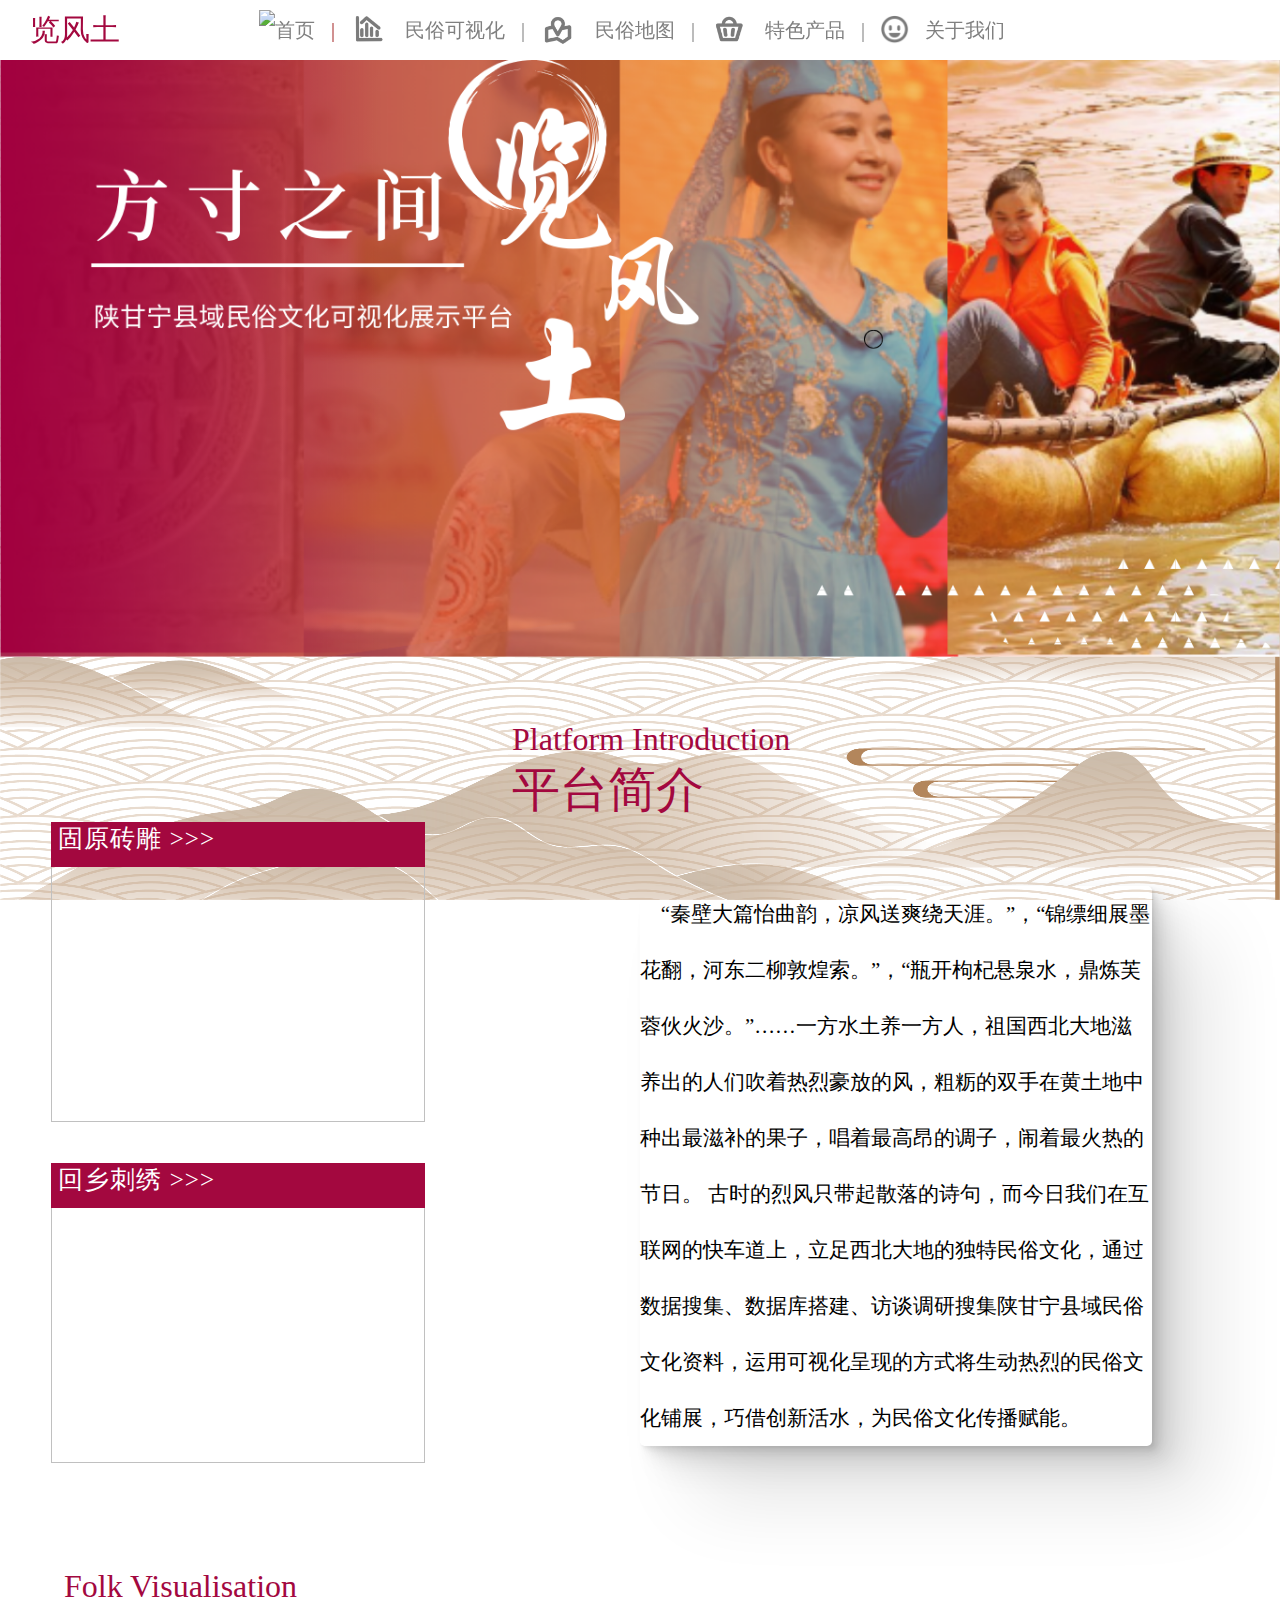
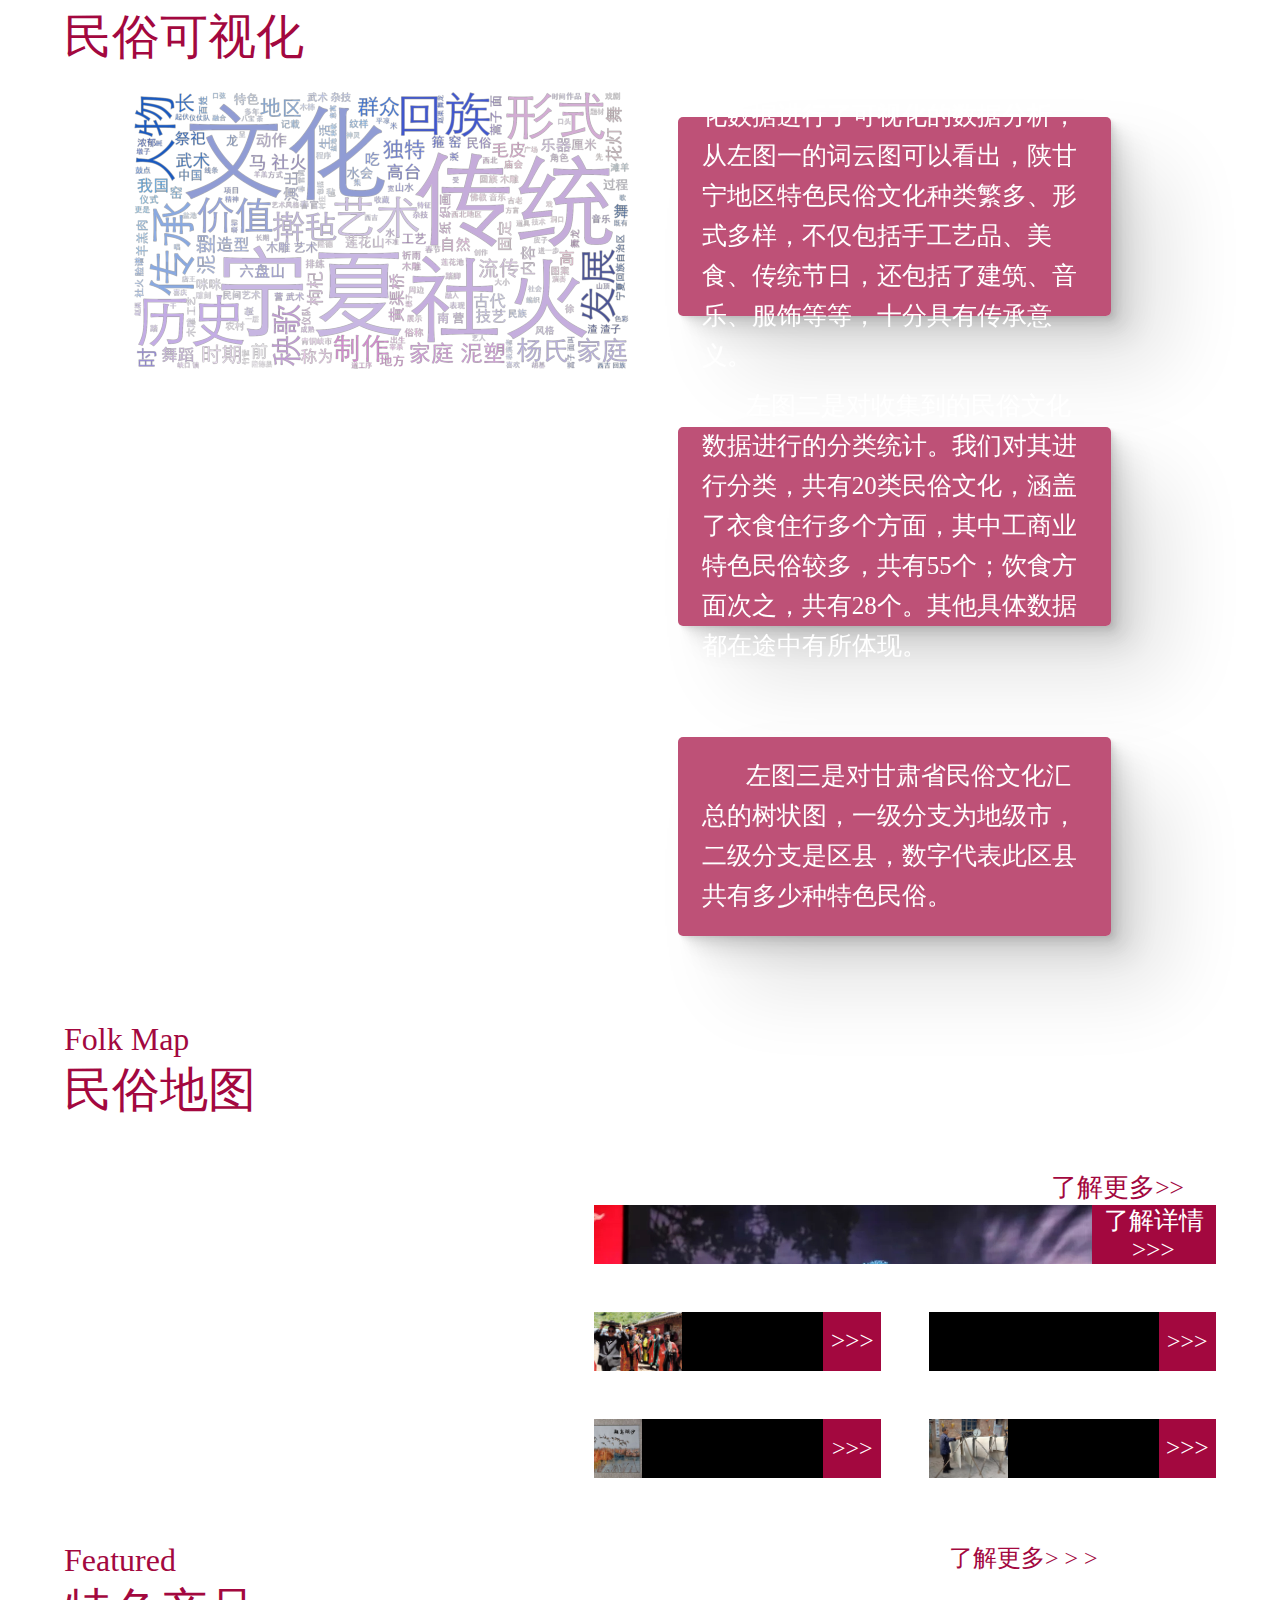
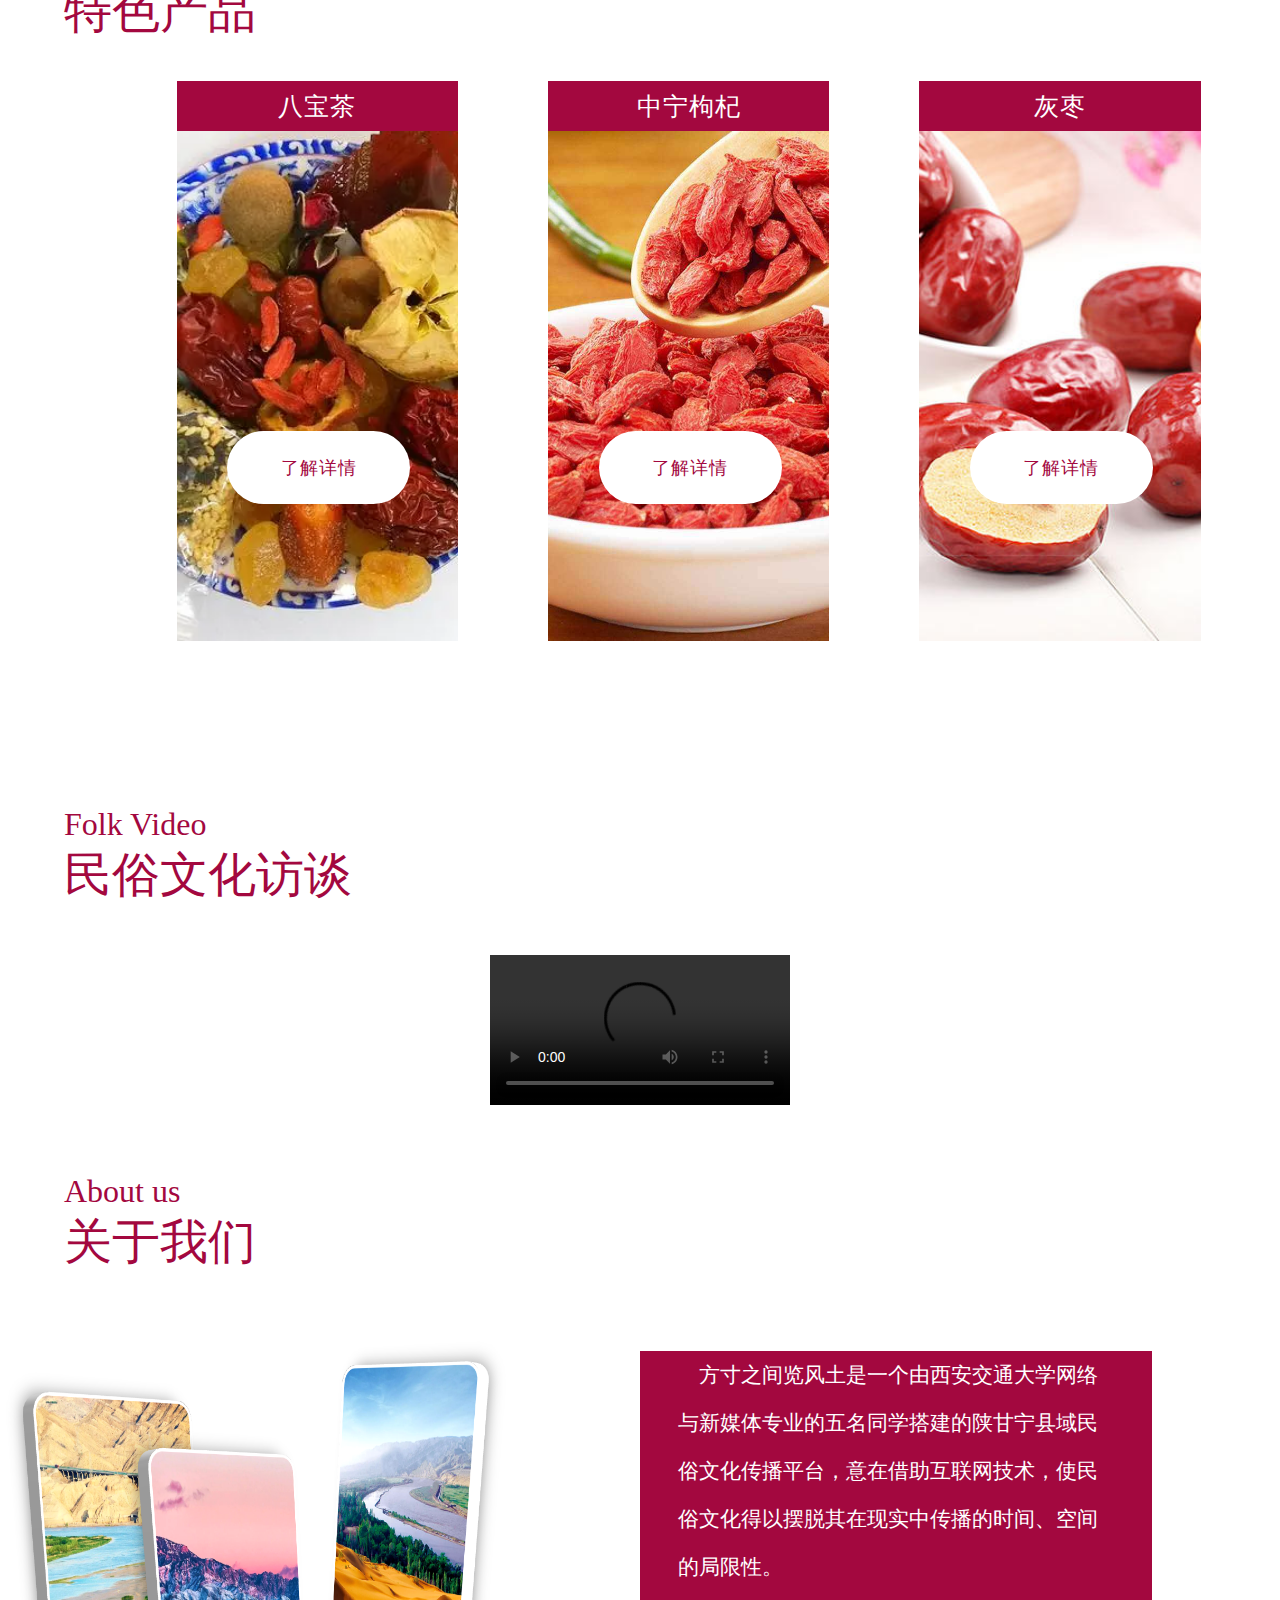
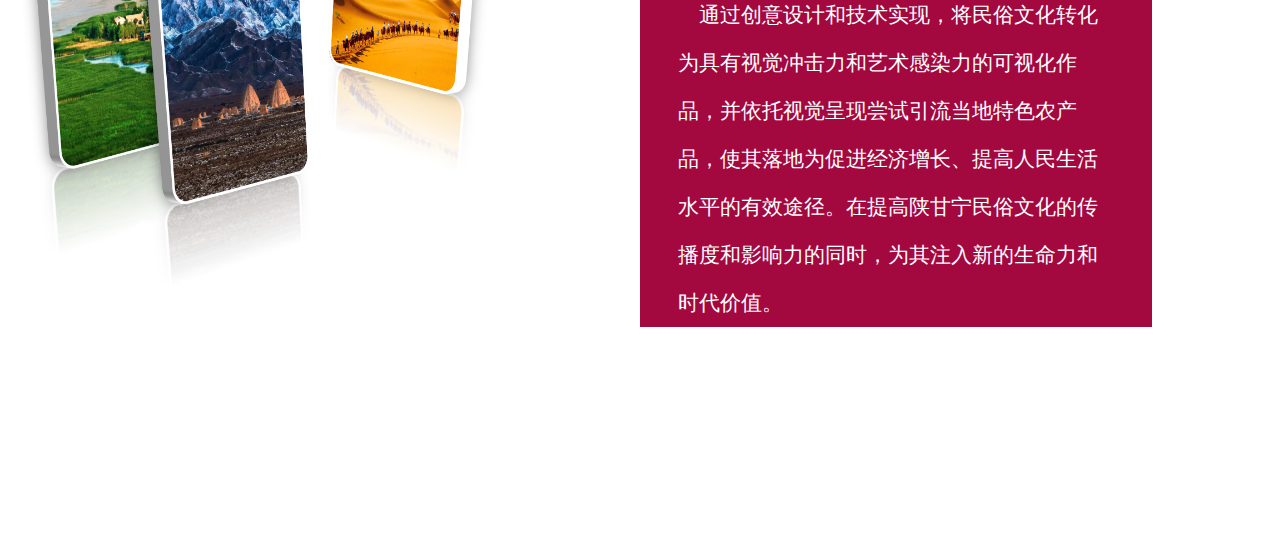
==== commit c03fb5c7: "new commit" ====
--- a/index.html
+++ b/index.html
@@ -12,6 +12,10 @@
             padding: 0;
             scroll-behavior: smooth;
         }
+        a{
+            text-decoration: none;
+        }
+
     </style>
 </head>
 <body background="./图片/背景图.png"
@@ -19,34 +23,45 @@
     background-attachment: fixed;
     background-size: 100% 100%;">
     <div class="header">
-        <div style="width: 15%;text-align: start;">
+        <div style="position:absolute;left: 0;">
             <div class="name" style="font-family: '华文行楷';font-size: 30px;">览风土</div>
         </div>
         
+        
         <div class="menu">
-            <img src="./导航栏icon图标/主页.ico" style="height: 60px; width: auto;" class="top1">
-            <span class="headtext" style="color: brown;">首页</span>
-        </div>
+            <img src="./图片/首页.svg" style="height: 40px; width: auto;" class="top1">
+            <a href="#firstpage"><span class="headtext" >首页</span></a>
+        </div>
+        
+        <span style="font-size: 20px;color: brown;">|</span>
+        
+        
         <div class="menu">
-            <span style="font-size: 20px;color: brown;">|</span>
             <img src="./导航栏icon图标/可视化.ico" style="height: 70px; width: auto;">
-            <span class="headtext">民俗可视化</span>
-        </div>
-        <div class="menu">
-            <span style="font-size: 20px;color: grey;">|</span>
-            <img src="./导航栏icon图标/地图.ico" style="height: 70px; width: auto;">
-            <span class="headtext">民俗地图</span>
-        </div>
-        <div class="menu">
-            <span style="font-size: 20px;color: grey;">|</span>
-            <img src="./导航栏icon图标/产品.ico" style="height: 70px; width: auto;">
-            <span class="headtext">特色产品</span>
-        </div>
-        <div class="menu">
-            <span style="font-size: 20px;color: grey;">|</span>
-            <img src="./导航栏icon图标/关于我们.ico" style="height: 60px; width: auto;">
-            <span class="headtext">关于我们</span>
-        </div>   
+            <a href="#visiblepage"><span class="headtext">民俗可视化</span></a>
+        </div>
+        <span style="font-size: 20px;color: grey;">|</span>
+        
+            <div class="menu">
+                <img src="./导航栏icon图标/地图.ico" style="height: 70px; width: auto;">
+                <a href="#map-section"><span class="headtext">民俗地图</span></a>
+            </div>
+        
+        <span style="font-size: 20px;color: grey;">|</span>
+        
+        
+            <div class="menu">
+                <img src="./导航栏icon图标/产品.ico" style="height: 70px; width: auto;">
+                <a href="#productpage"><span class="headtext">特色产品</span></a>
+            </div>
+        
+        <span style="font-size: 20px;color: grey;">|</span>
+        
+        
+            <div class="menu">
+                <img src="./导航栏icon图标/关于我们.ico" style="height: 60px; width: auto;">
+                <a href="#aboutpage"><span class="headtext">关于我们</span></a>
+            </div>   
     </div>
     <script>
         var long=innerHeight
@@ -54,20 +69,11 @@
             window.scrollTo(0,0)
         }
     </script>
-    <div class="homepage">
+    <div class="homepage"  id="firstpage">
         <img src="./首页.png" style="width: 100%;">
     </div>
 
-    <div class="media" >
-        <div class="text2" style="margin-left: 5.5rem;">
-            Folk Video
-        </div>
-        <p style="font-size: 3rem;color: #a3083f;text-align: left;margin-left: 5.5rem;margin-bottom: 3rem;">民俗文化访谈</p>
-        <video  controls>
-            <source src="https://cloud.tiaozhan.com/f/qjhX/4ff3ad810a6b6045106771bce87b238b.mp4" type="video/mp4">
-            Your browser does not support the video tag.
-        </video>
-    </div>
+    
     <div class="introduction">
         <div class="text1">
             <p>Platform Introduction</p>
@@ -76,15 +82,15 @@
         
         <div style="width: 40%;display: flex;flex-direction: column;">
             <div class="pictures">
-                <img src="./图片/口弦.png" alt="" class="pictures_img">
+                <img src="./图片/图片1.png" alt="" class="pictures_img">
                 <div class="inside">
-                    <span class="word">&nbsp;口弦  >>>  </span>
+                    <a href="./page1.html"><span class="word">&nbsp;固原砖雕  >>>  </span></a>
                 </div>
             </div>
             <div class="pictures">
-                <img src="./图片/何家棍.png" alt="" class="pictures_img">
+                <img src="./图片/2-1.png" alt="" class="pictures_img">
                 <div class="inside">
-                    <span class="word">&nbsp;何家棍  >>>  </span>
+                    <a href="./page2.html"><span class="word">&nbsp;回乡刺绣  >>>  </span></a>
                 </div>
             </div>
         </div>
@@ -93,21 +99,34 @@
             古时的烈风只带起散落的诗句，而今日我们在互联网的快车道上，立足西北大地的独特民俗文化，通过数据搜集、数据库搭建、访谈调研搜集陕甘宁县域民俗文化资料，运用可视化呈现的方式将生动热烈的民俗文化铺展，巧借创新活水，为民俗文化传播赋能。
         </div>
     </div>
-    <div class="visible">
+    <div class="visible" id="visiblepage">
         <div class="text2">
             <p>Folk Visualisation</p>
         </div>
         <p style="font-size: 3rem;color: #a3083f;margin-left: 4rem;">民俗可视化</p>
-        <div class="visualisation">
-            <div style="width: 40%;margin-left: 5%;margin-top: 3%;">
-                <img src="./图片/可视化1.png">
-            </div>
-            <div style="width: 40%;margin-left: 5%;">
-                <div class="flourish-embed flourish-parliament" data-src="visualisation/15847857"><script src="https://public.flourish.studio/resources/embed.js"></script></div>
-            </div>
-        </div>
-        <div style="width: 100%;">
-            <div class="flourish-embed flourish-hierarchy" data-src="visualisation/15847975"><script src="https://public.flourish.studio/resources/embed.js"></script></div>
+        <div class="visualcard">
+            <div class="visualisation">
+                <div style="width: 50%;margin-top: 3%;">
+                    <img src="./图片/可视化1.png">
+                </div>
+                <div style="width: 100%;margin-left: 9%;margin-top: 2rem;">
+                    <div class="flourish-embed flourish-parliament" data-src="visualisation/15847857"><script src="https://public.flourish.studio/resources/embed.js"></script></div>
+                </div>
+                <div style="width: 100%;margin-top: 2rem;">
+                    <div class="flourish-embed flourish-hierarchy" data-src="visualisation/15847975"><script src="https://public.flourish.studio/resources/embed.js"></script></div>
+                </div>
+            </div>
+            <div class="words">
+                <div class="word_1">
+                    &nbsp;&nbsp;&nbsp;&nbsp;&nbsp;&nbsp;&nbsp;我们对收集到的陕甘宁民俗文化数据进行了可视化的数据分析，从左图一的词云图可以看出，陕甘宁地区特色民俗文化种类繁多、形式多样，不仅包括手工艺品、美食、传统节日，还包括了建筑、音乐、服饰等等，十分具有传承意义。
+                </div>
+                <div class="word_1">
+                    &nbsp;&nbsp;&nbsp;&nbsp;&nbsp;&nbsp;&nbsp;左图二是对收集到的民俗文化数据进行的分类统计。我们对其进行分类，共有20类民俗文化，涵盖了衣食住行多个方面，其中工商业特色民俗较多，共有55个；饮食方面次之，共有28个。其他具体数据都在途中有所体现。
+                </div>
+                <div class="word_1">
+                    &nbsp;&nbsp;&nbsp;&nbsp;&nbsp;&nbsp;&nbsp;左图三是对甘肃省民俗文化汇总的树状图，一级分支为地级市，二级分支是区县，数字代表此区县共有多少种特色民俗。
+                </div>
+            </div> 
         </div>
     </div>
 
@@ -141,13 +160,13 @@
                     </div>
                     <div class="card">
                         <div class="side">
-                            <span>>>><span>
-                        </div>
-                        <img src="./图片/八宝茶.jpeg" style="position: absolute;top: -5%;left: -10%;width: 100%;transition: all .5s;" class="cardimg">
-                    </div>
-                    <div class="card">
-                        <div class="side">
-                            <span>>>><span>
+                            <a href="./page4.html" style="color: white;"><span>>>><span></a>
+                        </div>
+                        <img src="./图片/4-3.jpeg" style="height:120%;position: absolute;top: -5%;left: -10%;width: 100%;transition: all .5s;" class="cardimg">
+                    </div>
+                    <div class="card">
+                        <div class="side">
+                            <a href="./page3.html" style="color: white;"><span>>>><span></a>
                         </div>
                         <img src="./图片/石嘴山刺绣.png" style="position: absolute;top: 0;left: -20%;height: 100%;transition: all .5s;" class="cardimg">
                     </div>
@@ -168,7 +187,7 @@
             padding: 0;
         }
     </style>
-    <div class="production">
+    <div class="production" id="productpage">
         <div class="text2">
             <p>Featured</p>
             
@@ -177,21 +196,28 @@
         <p style="font-size: 3rem;color: #a3083f;margin-left: 4rem;">特色产品</p>    
         <div class="productioncard">
             <div class="productcard">
-                <img src="./图片/八宝茶.webp" alt="" class="production_img">
+                <div class="production_img">
+                    <img src="./图片/八宝茶.webp" alt="">
+                </div>
+                
                 <div class="inside2">
                     <span class="word">八宝茶</span>
                     <div class="word2">了解详情</div>
                 </div>
             </div>
             <div class="productcard">
-                <img src="./图片/枸杞.jpeg" alt="" class="production_img">
+                <div class="production_img"> <img src="./图片/枸杞.jpeg" alt="" ></div>
+               
                 <div class="inside2">
                     <span class="word">中宁枸杞</span>
                     <div class="word2">了解详情</div>
                 </div>
             </div>
             <div class="productcard">
-                <img src="./图片/灰枣.jpg" alt="" class="production_img">
+                <div class="production_img">
+                    <img src="./图片/灰枣.jpg" alt="">
+
+                </div>
                 <div class="inside2">
                     <span class="word">灰枣</span>
                     <div class="word2">了解详情</div>
@@ -199,7 +225,19 @@
             </div>
         </div>
     </div>
-    <div class="about">
+
+    <div class="media" >
+        <div class="text2">
+            Folk Video
+        </div>
+        <p style="font-size: 3rem;color: #a3083f;text-align: left;margin-left: 64px;margin-bottom: 3rem;">民俗文化访谈</p>
+        <video  controls>
+            <source src="https://cloud.tiaozhan.com/f/qjhX/4ff3ad810a6b6045106771bce87b238b.mp4" type="video/mp4">
+            Your browser does not support the video tag.
+        </video>
+    </div>
+
+    <div class="about" id="aboutpage">
         <div class="text2">
             <p>About us</p>
         </div>
--- a/style.css
+++ b/style.css
@@ -11,10 +11,9 @@
 }
 .menu{
     display: flex;
-    width: 17%;
+    margin-right: 1rem;
     justify-content: center;
     height: 60px;
-    margin: 0;
     text-align: center;
     align-items: center;
 }
@@ -23,10 +22,12 @@
     font-size: 20px;
     color: grey;
     transition: all.3s;
+    text-wrap: nowrap;
 }
 .headtext:hover{
     cursor: pointer;
     font-size: 22px;
+    color: #a3083f;
     transition: all.3s;
 }
 .name{
@@ -37,8 +38,8 @@
     justify-content: center;
     text-align:center;
     align-items: center;
-    color: white;
-    background-color:#a3083f
+    color: #a3083f;
+
 }
 .introduction{
     display: flex;
@@ -60,6 +61,14 @@
     margin-top: 5%;
     margin-left: auto;
     margin-right: 10%;
+    border-radius: 5px;
+    box-shadow:
+  1.5px 1.4px 2.2px rgba(0, 0, 0, 0.031),
+  3.7px 3.4px 5.3px rgba(0, 0, 0, 0.044),
+  7px 6.4px 10px rgba(0, 0, 0, 0.055),
+  12.5px 11.4px 17.9px rgba(0, 0, 0, 0.066),
+  23.4px 21.3px 33.4px rgba(0, 0, 0, 0.079),
+  56px 51px 80px rgba(0, 0, 0, 0.11)
 }
 .text2{
     font-size: 2rem;
@@ -111,23 +120,62 @@
     overflow: hidden;
     transition: all 0.5s;
 }
-
+.visualcard{
+    width: 100%;
+    display: flex;
+}
 .visualisation{
     display: flex;
+    flex-direction: column;
+    width: 50%;
+    align-items: center;
+}
+.words{
+    display: flex;
+    flex-direction: column;
+    align-items: center;
+    width: 100%;
+    gap: 7%;
+}
+.word_1{
+    margin-top: 3rem;
+    width: 50%;
+    height: 22%;
+    display: flex;
+    align-items: center;
+    background-color: #a3083eb4;
+    backdrop-filter: blur(3px);
+    color: white;
+    font-size: 25px;
+    padding-left: 1.5rem;
+    padding-right: 1.5rem;
+    line-height: 2.5rem;
+    border-radius: 5px;
+    box-shadow:
+  1.5px 1.4px 2.2px rgba(0, 0, 0, 0.031),
+  3.7px 3.4px 5.3px rgba(0, 0, 0, 0.044),
+  7px 6.4px 10px rgba(0, 0, 0, 0.055),
+  12.5px 11.4px 17.9px rgba(0, 0, 0, 0.066),
+  23.4px 21.3px 33.4px rgba(0, 0, 0, 0.079),
+  56px 51px 80px rgba(0, 0, 0, 0.11)
 }
 .productioncard{
     margin-left: 3.8%; 
     width: 100%;
     margin-top: 3%;
     display: flex;
-    gap:3%
+    gap:7%;
+    height: 100%;
+    justify-content: center;
 }
 .productcard{
-    width: 100%;
+    width: 22%;
+    height: 70%;
+    position: relative;
 }
 .inside2{
-    width: 22%;
-    height: 55%;
+    width: 100%;
+    height: 100%;
     align-items: center;
     text-align: center;
     overflow: hidden;
@@ -156,13 +204,22 @@
     transition: all 0.5s;
 }
 .production{
-    height: 600px;
+    height: 800px;
+    position: relative;
 }
 .production_img{
-    width: 22%;
-    height: 55%;
+    width: 100%;
+    height: 100%;
     position: absolute;
     transition: all .5s;
+    overflow: hidden;
+    
+
+}
+.production_img img {
+    width: 100%;
+    height: 100%;
+    object-fit: cover;
 }
 .word2{
     display: flex;
@@ -204,4 +261,82 @@
 .media{
     text-align: center;
     align-items: center;
+}
+
+
+.zhuandiao_1{
+    width: 100%;
+    margin-top: 7%;
+    display: flex;
+    align-items: center;
+    text-align: center;
+}
+
+.img_1{
+    padding-left: 2%;
+    width: 50%;
+}
+.text_1{
+    text-align: center;
+    font-size: 8rem;
+    width: 50%;
+}
+.zhuandiao_2{
+    width: 100%;
+    display: flex;
+    align-items: center;
+}
+.text_2{
+    width: 52%;
+    margin-top: 3rem;
+    margin-left: 2%;
+
+}
+.content_1{
+    border-radius: 5px;
+    box-shadow:
+  1.5px 1.4px 2.2px rgba(0, 0, 0, 0.031),
+  3.7px 3.4px 5.3px rgba(0, 0, 0, 0.044),
+  7px 6.4px 10px rgba(0, 0, 0, 0.055),
+  12.5px 11.4px 17.9px rgba(0, 0, 0, 0.066),
+  23.4px 21.3px 33.4px rgba(0, 0, 0, 0.079),
+  56px 51px 80px rgba(0, 0, 0, 0.11)
+}
+.img_2{
+    align-items: center;
+    padding-left: 10%;
+    width: 50%;
+    padding-top: 9%;
+}
+.content_2{
+    display: flex;
+
+}
+.zhuandiao_3{
+    margin-top: 3rem;
+}
+.text_3{
+    width: 52%;
+    margin-left: 2%;
+    font-size: 1.5rem;
+    padding-left: 3rem;
+    padding-right: 3rem;
+    margin-top: 2rem;
+    margin-bottom: 2rem;
+}
+.img_3{
+    align-items: center;
+    justify-content: center;
+    padding-left: 10%;
+
+    width: 50%;
+    padding-top: 9%;
+}
+.content_3{
+    font-size: 1.5rem;
+    padding-left: 3rem;
+    padding-right: 3rem;
+    margin-right: 5%;
+    margin-top: 3rem;
+    margin-bottom: 5rem;
 }